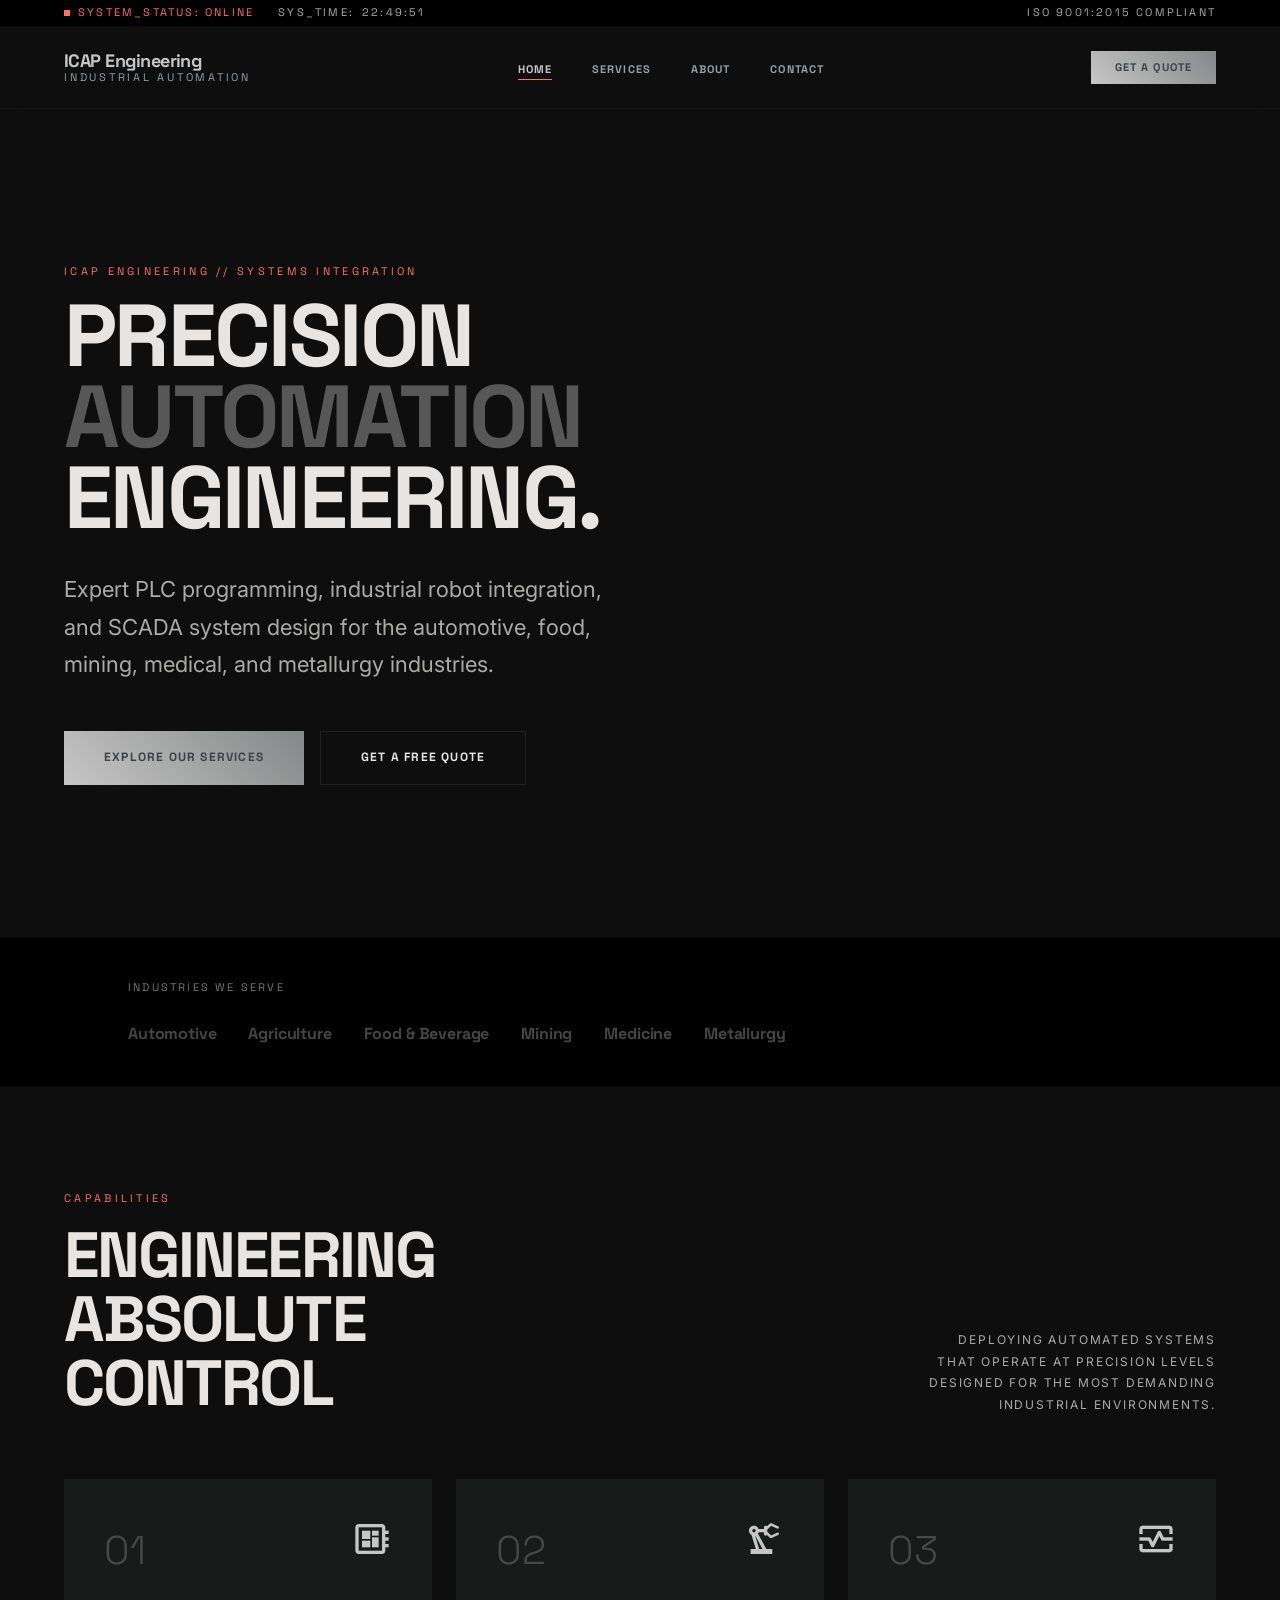
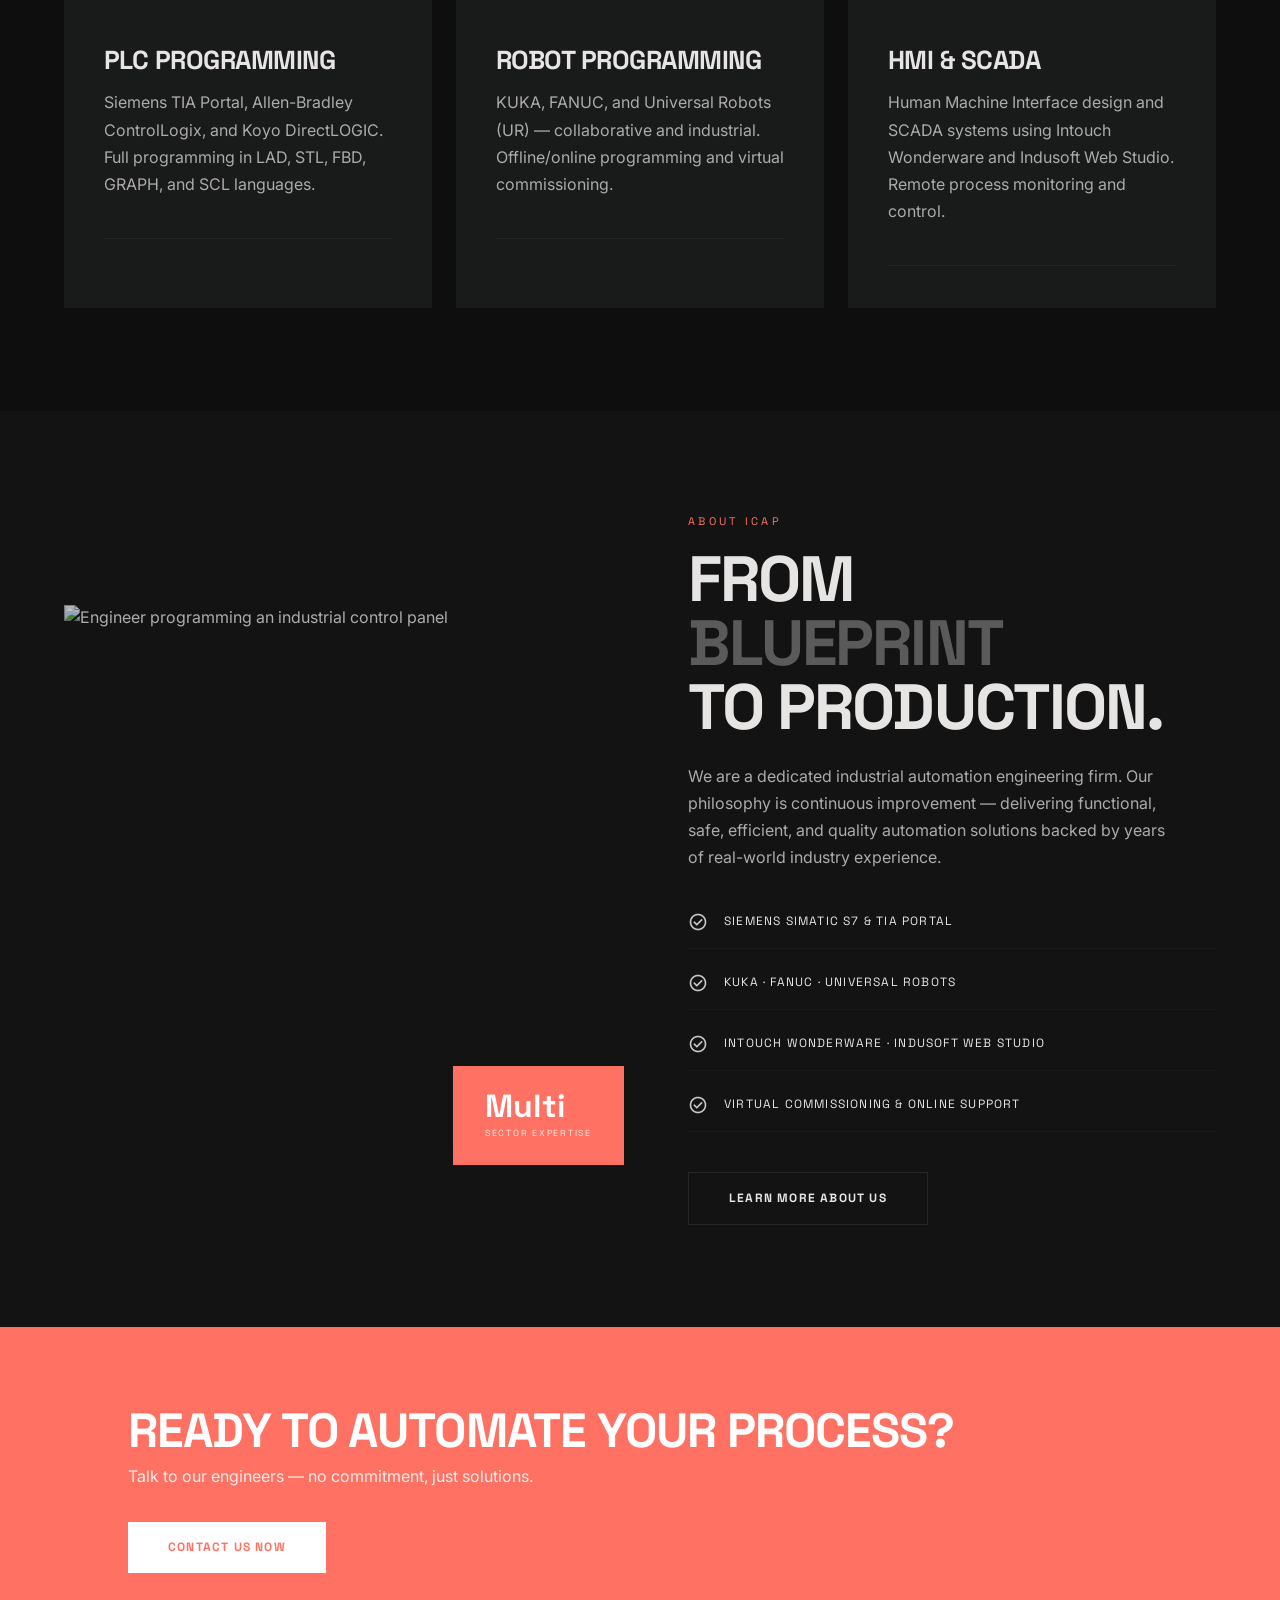
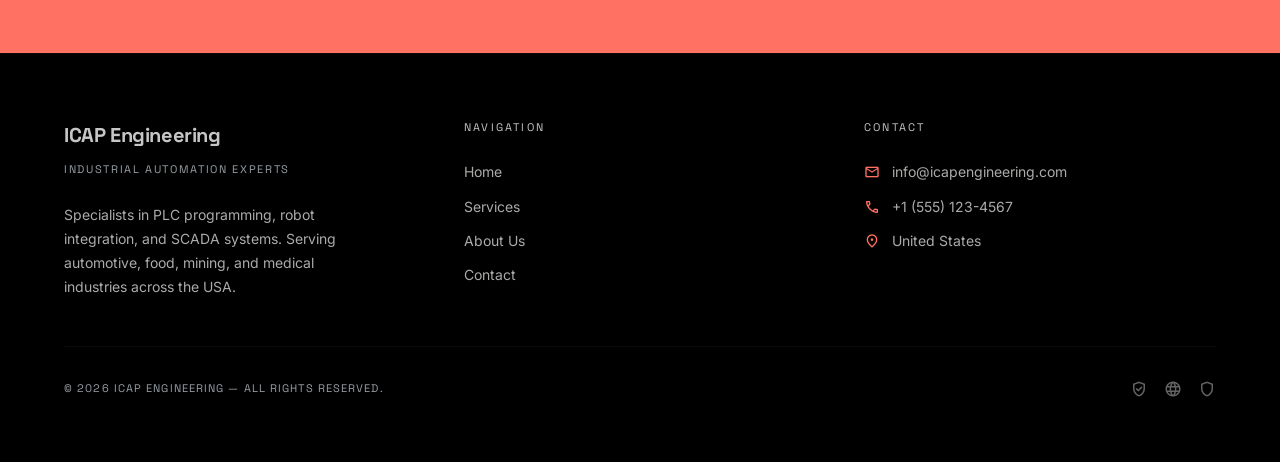
==== index.html @ 5416df35 "RELEASE 01" ====
<!DOCTYPE html>
<html lang="en">
<head>
  <meta charset="UTF-8" />
  <meta name="viewport" content="width=device-width, initial-scale=1.0" />

  <!-- SEO Primary Meta Tags -->
  <title>ICAP Engineering | Industrial Automation & PLC Programming Experts</title>
  <meta name="description" content="ICAP Engineering specializes in PLC programming, industrial robot programming (KUKA, FANUC, UR), and SCADA/HMI system design. Serving automotive, food, mining, and medical industries across the USA." />
  <meta name="keywords" content="PLC programming, robot programming, KUKA, FANUC, Universal Robots, SCADA, HMI, Siemens, Allen Bradley, industrial automation, TIA Portal" />
  <meta name="author" content="ICAP Engineering" />
  <meta name="robots" content="index, follow" />
  <link rel="canonical" href="https://www.icapengineering.com/" />

  <!-- Open Graph -->
  <meta property="og:type"        content="website" />
  <meta property="og:title"       content="ICAP Engineering | Industrial Automation Experts" />
  <meta property="og:description" content="Expert PLC, robotics, and SCADA integration for world-class industries." />
  <meta property="og:url"         content="https://www.icapengineering.com/" />
  <meta property="og:image"       content="https://www.icapengineering.com/assets/images/og-home.jpg" />

  <!-- Twitter Card -->
  <meta name="twitter:card"        content="summary_large_image" />
  <meta name="twitter:title"       content="ICAP Engineering | Industrial Automation" />
  <meta name="twitter:description" content="Precision automation engineering: PLCs, robots, and SCADA systems." />

  <!-- Favicon -->
  <link rel="icon" type="image/svg+xml" href="assets/icons/favicon.svg" />
  <link rel="icon" type="image/png"     href="assets/icons/favicon.png" />

  <!-- Styles -->
  <link rel="stylesheet" href="assets/css/main.css" />

  <!-- Structured Data (JSON-LD) -->
  <script type="application/ld+json">
  {
    "@context": "https://schema.org",
    "@type": "Organization",
    "name": "ICAP Engineering",
    "url": "https://www.icapengineering.com",
    "description": "Industrial automation specialists in PLC, robotics, and SCADA systems.",
    "areaServed": "US",
    "serviceType": ["PLC Programming", "Robot Programming", "SCADA Systems", "HMI Design"],
    "contactPoint": {
      "@type": "ContactPoint",
      "contactType": "customer support",
      "email": "info@icapengineering.com"
    }
  }
  </script>
</head>

<body>

  <!-- ═══ TELEMETRY STRIP ═══ -->
  <div class="telemetry-strip" role="complementary" aria-label="System status">
    <div class="telemetry-strip__group">
      <span class="telemetry-item telemetry-item--active">
        <span class="telemetry-dot" aria-hidden="true"></span>
        SYSTEM_STATUS: ONLINE
      </span>
      <span class="telemetry-item">
        SYS_TIME: <span id="telemetry-time">--:--:--</span>
      </span>
    </div>
    <span class="telemetry-item">ISO 9001:2015 COMPLIANT</span>
  </div>

  <!-- ═══ NAVBAR ═══ -->
  <nav class="navbar" role="navigation" aria-label="Main navigation">
    <div class="navbar__inner">
      <a href="index.html" class="navbar__logo" aria-label="ICAP Engineering — Home">
        <!-- Logo image: <img src="assets/images/logo.svg" alt="ICAP Engineering" class="navbar__logo-img"> -->
        <div class="navbar__logo-text">
          ICAP Engineering
          <span>Industrial Automation</span>
        </div>
      </a>
      <button class="navbar__toggle" id="nav-toggle" aria-expanded="false" aria-controls="nav-links" aria-label="Toggle navigation">
        <span class="navbar__toggle-bar"></span>
        <span class="navbar__toggle-bar"></span>
        <span class="navbar__toggle-bar"></span>
      </button>
      <ul class="navbar__links" id="nav-links" role="list">
        <li><a href="index.html"          class="nav-link active">Home</a></li>
        <li><a href="pages/services.html" class="nav-link">Services</a></li>
        <li><a href="pages/about.html"    class="nav-link">About</a></li>
        <li><a href="pages/contact.html"  class="nav-link">Contact</a></li>
      </ul>
      <div class="navbar__actions">
        <a href="pages/contact.html" class="btn btn--primary btn--sm">Get a Quote</a>
      </div>
    </div>
  </nav>

  <!-- ═══ HERO ═══ -->
  <header class="hero" role="banner">
    <div class="hero__bg" aria-hidden="true">
      <!-- Replace with a real image: assets/images/hero/factory-hero.jpg -->
      <img
        src="assets/images/hero/hero-bg.jpg"
        alt="Industrial robotic arm in a manufacturing facility"
        loading="lazy"
      />
    </div>
    <div class="hero__overlay" aria-hidden="true"></div>
    <div class="hero__content">
      <p class="hero__eyebrow reveal">ICAP Engineering // Systems Integration</p>
      <h1 class="hero__title reveal">
        Precision<br />
        <em>Automation</em><br />
        Engineering.
      </h1>
      <p class="hero__subtitle reveal">
        Expert PLC programming, industrial robot integration, and SCADA system design
        for the automotive, food, mining, medical, and metallurgy industries.
      </p>
      <div class="hero__actions reveal">
        <a href="pages/services.html" class="btn btn--primary">Explore Our Services</a>
        <a href="pages/contact.html"  class="btn btn--secondary">Get a Free Quote</a>
      </div>
    </div>
  </header>

  <!-- ═══ TRUSTED BY BAR ═══ -->
  <section class="trusted-bar" aria-label="Industries we serve">
    <div class="container">
      <p class="trusted-bar__label">Industries we serve</p>
      <div class="trusted-bar__logos" aria-hidden="true">
        <span class="trusted-bar__logo-text">Automotive</span>
        <span class="trusted-bar__logo-text">Agriculture</span>
        <span class="trusted-bar__logo-text">Food &amp; Beverage</span>
        <span class="trusted-bar__logo-text">Mining</span>
        <span class="trusted-bar__logo-text">Medicine</span>
        <span class="trusted-bar__logo-text">Metallurgy</span>
      </div>
    </div>
  </section>

  <!-- ═══ CORE STRENGTHS ═══ -->
  <section class="section" aria-labelledby="strengths-heading">
    <div class="container">

      <!-- Section Header -->
      <div style="display:grid; grid-template-columns: 1fr 1fr; gap: 2rem; margin-bottom: 4rem; align-items: end;">
        <div>
          <span class="section-label reveal">Capabilities</span>
          <h2 id="strengths-heading" class="reveal" style="font-size: var(--text-display-md); text-transform: uppercase; letter-spacing: -0.03em;">
            Engineering<br />Absolute Control
          </h2>
        </div>
        <p class="reveal" style="color: var(--color-on-surface-variant); text-align:right; font-size:0.75rem; letter-spacing:0.15em; text-transform:uppercase; line-height:1.8; align-self:end; max-width:300px; margin-left:auto;">
          Deploying automated systems that operate at precision levels designed for the most demanding industrial environments.
        </p>
      </div>

      <!-- Cards Grid -->
      <div class="grid grid-3">
        <article class="card reveal" aria-labelledby="cap-plc">
          <div class="card__header">
            <span class="card__number">01</span>
            <span class="material-symbols-outlined card__icon" aria-hidden="true">developer_board</span>
          </div>
          <h3 class="card__title" id="cap-plc">PLC Programming</h3>
          <p class="card__body">
            Siemens TIA Portal, Allen-Bradley ControlLogix, and Koyo DirectLOGIC.
            Full programming in LAD, STL, FBD, GRAPH, and SCL languages.
          </p>
          <div class="card__divider"><div class="card__divider-fill"></div></div>
        </article>

        <article class="card reveal" aria-labelledby="cap-robot">
          <div class="card__header">
            <span class="card__number">02</span>
            <span class="material-symbols-outlined card__icon" aria-hidden="true">precision_manufacturing</span>
          </div>
          <h3 class="card__title" id="cap-robot">Robot Programming</h3>
          <p class="card__body">
            KUKA, FANUC, and Universal Robots (UR) — collaborative and industrial.
            Offline/online programming and virtual commissioning.
          </p>
          <div class="card__divider"><div class="card__divider-fill"></div></div>
        </article>

        <article class="card reveal" aria-labelledby="cap-scada">
          <div class="card__header">
            <span class="card__number">03</span>
            <span class="material-symbols-outlined card__icon" aria-hidden="true">monitor_heart</span>
          </div>
          <h3 class="card__title" id="cap-scada">HMI &amp; SCADA</h3>
          <p class="card__body">
            Human Machine Interface design and SCADA systems using Intouch Wonderware
            and Indusoft Web Studio. Remote process monitoring and control.
          </p>
          <div class="card__divider"><div class="card__divider-fill"></div></div>
        </article>
      </div>

    </div>
  </section>

  <!-- ═══ ABOUT SNAPSHOT ═══ -->
  <section class="about-snapshot" aria-labelledby="about-snap-heading">
    <div class="about-snapshot__inner">

      <div class="about-snapshot__image-wrap reveal">
        <!-- Replace with: assets/images/about/team-photo.jpg -->
        <img
          src="assets/images/about/control-panel.jpg"
          alt="Engineer programming an industrial control panel"
          loading="lazy"
        />
        <div class="stat-chip about-snapshot__stat">
          <p class="stat-chip__value">Multi</p>
          <p class="stat-chip__label">Sector Expertise</p>
        </div>
      </div>

      <div>
        <span class="section-label reveal">About ICAP</span>
        <h2 id="about-snap-heading" class="about-snapshot__title reveal">
          From<br /><em style="font-style:normal; color:rgba(198,198,199,0.4);">Blueprint</em><br />to Production.
        </h2>
        <p class="about-snapshot__text reveal">
          We are a dedicated industrial automation engineering firm. Our philosophy is continuous
          improvement — delivering functional, safe, efficient, and quality automation solutions backed
          by years of real-world industry experience.
        </p>
        <ul class="checklist reveal">
          <li class="checklist__item">
            <span class="material-symbols-outlined" aria-hidden="true">check_circle</span>
            <span class="checklist__text">Siemens SIMATIC S7 &amp; TIA Portal</span>
          </li>
          <li class="checklist__item">
            <span class="material-symbols-outlined" aria-hidden="true">check_circle</span>
            <span class="checklist__text">KUKA · FANUC · Universal Robots</span>
          </li>
          <li class="checklist__item">
            <span class="material-symbols-outlined" aria-hidden="true">check_circle</span>
            <span class="checklist__text">Intouch Wonderware · Indusoft Web Studio</span>
          </li>
          <li class="checklist__item">
            <span class="material-symbols-outlined" aria-hidden="true">check_circle</span>
            <span class="checklist__text">Virtual Commissioning &amp; Online Support</span>
          </li>
        </ul>
        <a href="pages/about.html" class="btn btn--secondary reveal" style="margin-top: 2.5rem;">
          Learn More About Us
        </a>
      </div>

    </div>
  </section>

  <!-- ═══ CTA BANNER ═══ -->
  <section style="background-color: var(--color-tertiary); padding-block: var(--space-20); padding-inline: var(--section-padding-x);" aria-label="Call to action">
    <div class="container" style="display:flex; justify-content:space-between; align-items:center; flex-wrap:wrap; gap: var(--space-8);">
      <div>
        <h2 class="reveal" style="font-size: var(--text-headline-lg); text-transform:uppercase; color:#fff; letter-spacing:-0.02em; margin-bottom: var(--space-2);">
          Ready to Automate Your Process?
        </h2>
        <p class="reveal" style="color:rgba(255,255,255,0.85); font-size:1rem;">
          Talk to our engineers — no commitment, just solutions.
        </p>
      </div>
      <a href="pages/contact.html" class="btn reveal" style="background:#fff; color:#ff7162; padding: var(--space-4) var(--space-10); font-size: var(--text-label-md); font-family: var(--font-label); font-weight:700; text-transform:uppercase; letter-spacing:0.1em; flex-shrink:0;">
        Contact Us Now
      </a>
    </div>
  </section>

  <!-- ═══ FOOTER ═══ -->
  <footer class="footer" role="contentinfo">
    <div class="footer__inner">
      <div>
        <p class="footer__brand-name">ICAP Engineering</p>
        <p class="footer__brand-tagline">Industrial Automation Experts</p>
        <p class="footer__brand-desc">
          Specialists in PLC programming, robot integration, and SCADA systems.
          Serving automotive, food, mining, and medical industries across the USA.
        </p>
      </div>
      <div>
        <p class="footer__col-title">Navigation</p>
        <nav class="footer__links" aria-label="Footer navigation">
          <a href="index.html"          class="footer__link">Home</a>
          <a href="pages/services.html" class="footer__link">Services</a>
          <a href="pages/about.html"    class="footer__link">About Us</a>
          <a href="pages/contact.html"  class="footer__link">Contact</a>
        </nav>
      </div>
      <div>
        <p class="footer__col-title">Contact</p>
        <address style="font-style:normal;">
          <div class="footer__contact-item">
            <span class="material-symbols-outlined" aria-hidden="true">mail</span>
            <a href="mailto:info@icapengineering.com" class="footer__link">info@icapengineering.com</a>
          </div>
          <div class="footer__contact-item">
            <span class="material-symbols-outlined" aria-hidden="true">phone</span>
            <a href="tel:+15551234567" class="footer__link">+1 (555) 123-4567</a>
          </div>
          <div class="footer__contact-item">
            <span class="material-symbols-outlined" aria-hidden="true">location_on</span>
            <span>United States</span>
          </div>
        </address>
      </div>
    </div>
    <div class="footer__bottom">
      <p class="footer__copyright">
        &copy; <span id="footer-year">2025</span> ICAP Engineering — All rights reserved.
      </p>
      <div class="footer__badges" aria-label="Certifications">
        <span class="material-symbols-outlined" title="ISO Compliant">verified_user</span>
        <span class="material-symbols-outlined" title="Global Operations">language</span>
        <span class="material-symbols-outlined" title="Industrial Security">shield</span>
      </div>
    </div>
  </footer>

  <!-- Scripts -->
  <script src="assets/js/main.js"></script>
  <script>
    (function(){ const el = document.getElementById('footer-year'); if(el) el.textContent = new Date().getFullYear(); })();
  </script>

</body>
</html>
---- assets/css/main.css ----
/* ============================================================
   ICAP Engineering — Main Stylesheet Entry Point
   Import order matters: tokens → base → layout → components → pages
   ============================================================ */

@import './tokens.css';
@import './base.css';
@import './layout.css';
@import './components.css';
@import './pages.css';
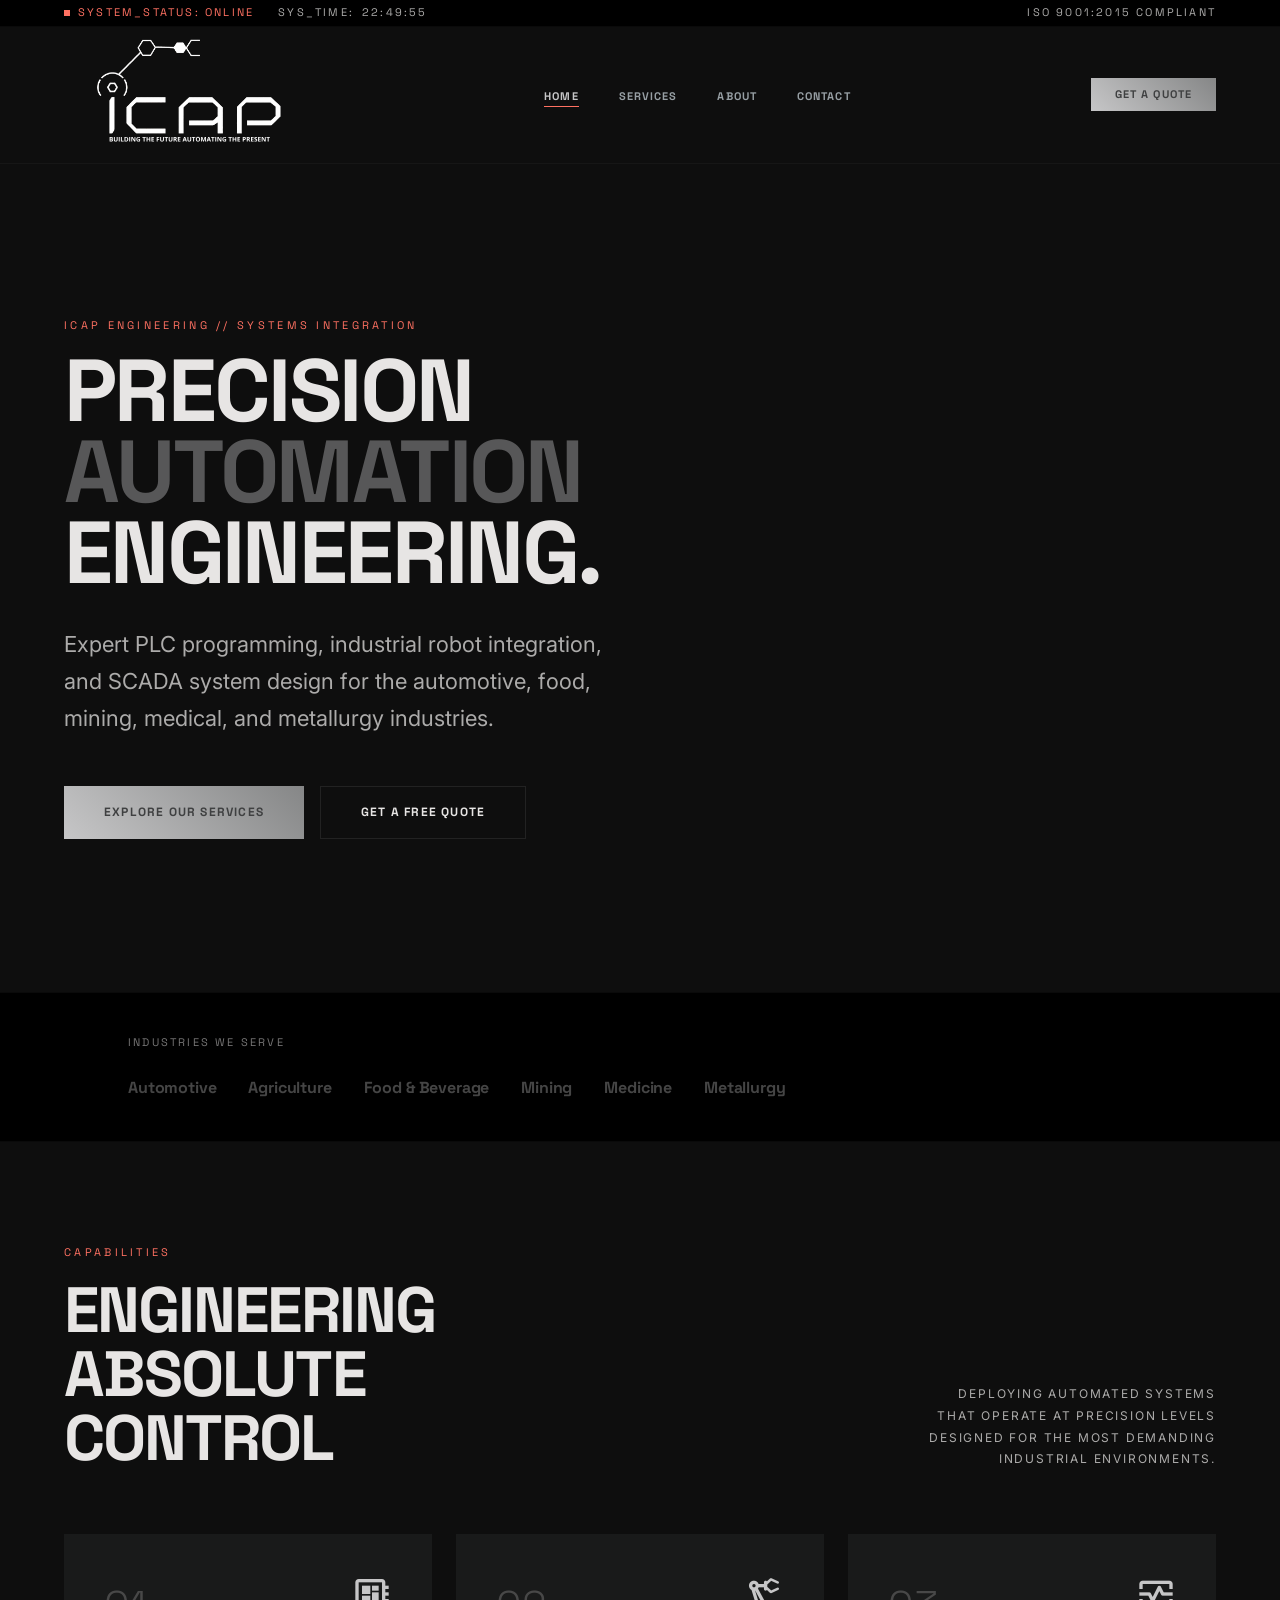
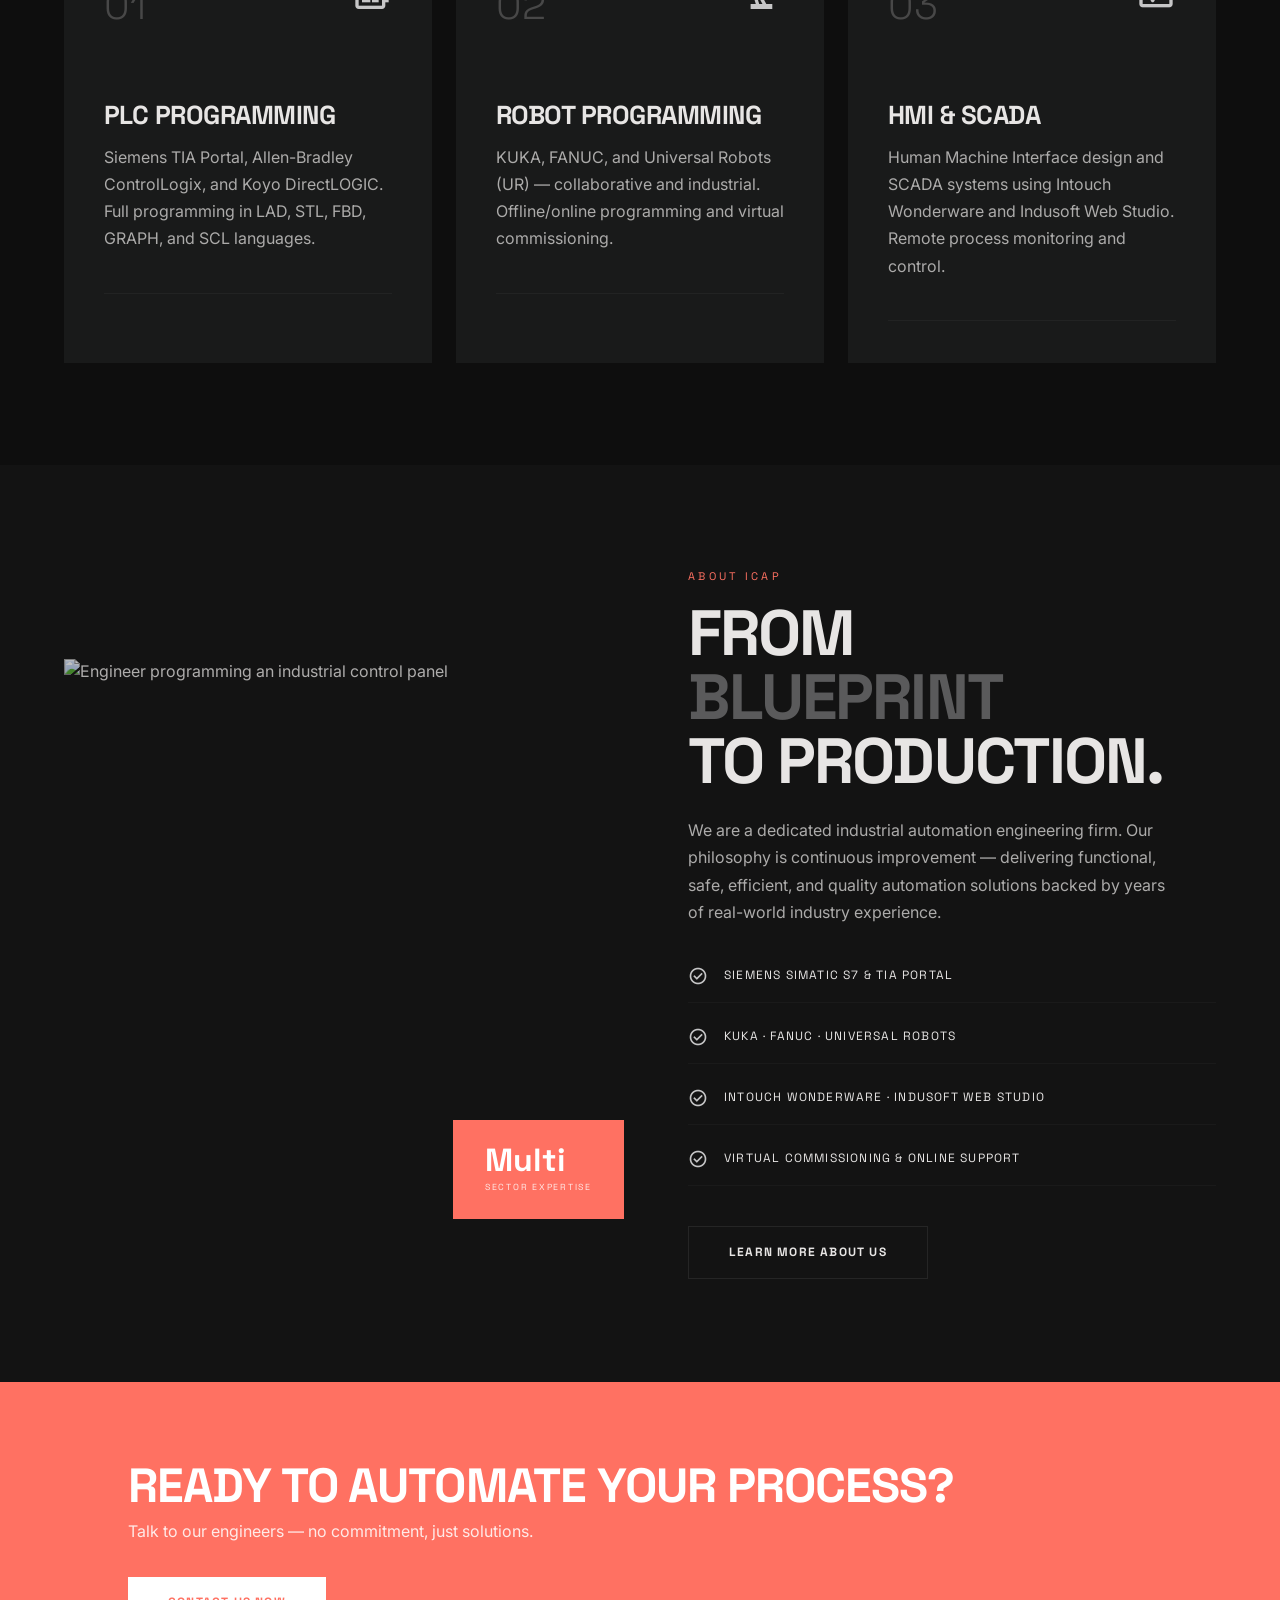
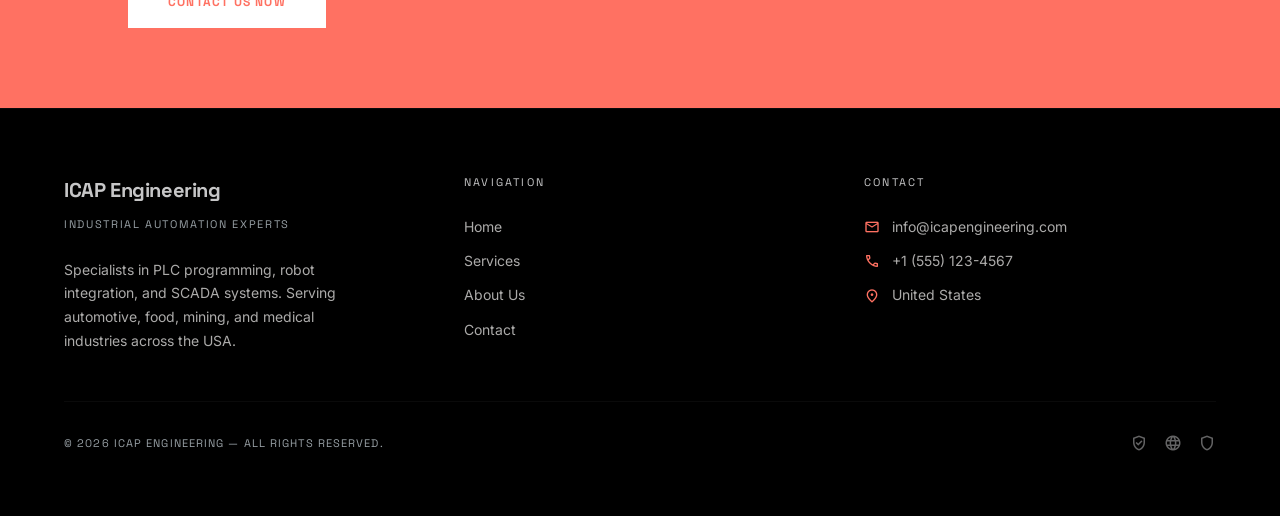
==== commit 56ccb92e: "STYLE: el logo ahora es negro y el video de la kuka" ====
--- a/index.html
+++ b/index.html
@@ -1,32 +1,35 @@
 <!DOCTYPE html>
 <html lang="en">
+
 <head>
   <meta charset="UTF-8" />
   <meta name="viewport" content="width=device-width, initial-scale=1.0" />
 
   <!-- SEO Primary Meta Tags -->
   <title>ICAP Engineering | Industrial Automation & PLC Programming Experts</title>
-  <meta name="description" content="ICAP Engineering specializes in PLC programming, industrial robot programming (KUKA, FANUC, UR), and SCADA/HMI system design. Serving automotive, food, mining, and medical industries across the USA." />
-  <meta name="keywords" content="PLC programming, robot programming, KUKA, FANUC, Universal Robots, SCADA, HMI, Siemens, Allen Bradley, industrial automation, TIA Portal" />
+  <meta name="description"
+    content="ICAP Engineering specializes in PLC programming, industrial robot programming (KUKA, FANUC, UR), and SCADA/HMI system design. Serving automotive, food, mining, and medical industries across the USA." />
+  <meta name="keywords"
+    content="PLC programming, robot programming, KUKA, FANUC, Universal Robots, SCADA, HMI, Siemens, Allen Bradley, industrial automation, TIA Portal" />
   <meta name="author" content="ICAP Engineering" />
   <meta name="robots" content="index, follow" />
   <link rel="canonical" href="https://www.icapengineering.com/" />
 
   <!-- Open Graph -->
-  <meta property="og:type"        content="website" />
-  <meta property="og:title"       content="ICAP Engineering | Industrial Automation Experts" />
+  <meta property="og:type" content="website" />
+  <meta property="og:title" content="ICAP Engineering | Industrial Automation Experts" />
   <meta property="og:description" content="Expert PLC, robotics, and SCADA integration for world-class industries." />
-  <meta property="og:url"         content="https://www.icapengineering.com/" />
-  <meta property="og:image"       content="https://www.icapengineering.com/assets/images/og-home.jpg" />
+  <meta property="og:url" content="https://www.icapengineering.com/" />
+  <meta property="og:image" content="https://www.icapengineering.com/assets/images/og-home.jpg" />
 
   <!-- Twitter Card -->
-  <meta name="twitter:card"        content="summary_large_image" />
-  <meta name="twitter:title"       content="ICAP Engineering | Industrial Automation" />
+  <meta name="twitter:card" content="summary_large_image" />
+  <meta name="twitter:title" content="ICAP Engineering | Industrial Automation" />
   <meta name="twitter:description" content="Precision automation engineering: PLCs, robots, and SCADA systems." />
 
   <!-- Favicon -->
   <link rel="icon" type="image/svg+xml" href="assets/icons/favicon.svg" />
-  <link rel="icon" type="image/png"     href="assets/icons/favicon.png" />
+  <link rel="icon" type="image/png" href="assets/icons/favicon.png" />
 
   <!-- Styles -->
   <link rel="stylesheet" href="assets/css/main.css" />
@@ -67,41 +70,16 @@
   </div>
 
   <!-- ═══ NAVBAR ═══ -->
-  <nav class="navbar" role="navigation" aria-label="Main navigation">
-    <div class="navbar__inner">
-      <a href="index.html" class="navbar__logo" aria-label="ICAP Engineering — Home">
-        <!-- Logo image: <img src="assets/images/logo.svg" alt="ICAP Engineering" class="navbar__logo-img"> -->
-        <div class="navbar__logo-text">
-          ICAP Engineering
-          <span>Industrial Automation</span>
-        </div>
-      </a>
-      <button class="navbar__toggle" id="nav-toggle" aria-expanded="false" aria-controls="nav-links" aria-label="Toggle navigation">
-        <span class="navbar__toggle-bar"></span>
-        <span class="navbar__toggle-bar"></span>
-        <span class="navbar__toggle-bar"></span>
-      </button>
-      <ul class="navbar__links" id="nav-links" role="list">
-        <li><a href="index.html"          class="nav-link active">Home</a></li>
-        <li><a href="pages/services.html" class="nav-link">Services</a></li>
-        <li><a href="pages/about.html"    class="nav-link">About</a></li>
-        <li><a href="pages/contact.html"  class="nav-link">Contact</a></li>
-      </ul>
-      <div class="navbar__actions">
-        <a href="pages/contact.html" class="btn btn--primary btn--sm">Get a Quote</a>
-      </div>
-    </div>
-  </nav>
+  <nav class="navbar" role="navigation" aria-label="Main navigation"></nav>
 
   <!-- ═══ HERO ═══ -->
   <header class="hero" role="banner">
     <div class="hero__bg" aria-hidden="true">
       <!-- Replace with a real image: assets/images/hero/factory-hero.jpg -->
-      <img
-        src="assets/images/hero/hero-bg.jpg"
-        alt="Industrial robotic arm in a manufacturing facility"
-        loading="lazy"
-      />
+      <video autoplay muted loop playsinline class="hero__video" poster="assets/images/hero/hero-poster.jpg">
+        <source src="assets/videos/video-de-kuka.mp4" type="video/mp4">
+        Your browser does not support the video tag.
+      </video>
     </div>
     <div class="hero__overlay" aria-hidden="true"></div>
     <div class="hero__content">
@@ -117,7 +95,7 @@
       </p>
       <div class="hero__actions reveal">
         <a href="pages/services.html" class="btn btn--primary">Explore Our Services</a>
-        <a href="pages/contact.html"  class="btn btn--secondary">Get a Free Quote</a>
+        <a href="pages/contact.html" class="btn btn--secondary">Get a Free Quote</a>
       </div>
     </div>
   </header>
@@ -145,12 +123,15 @@
       <div style="display:grid; grid-template-columns: 1fr 1fr; gap: 2rem; margin-bottom: 4rem; align-items: end;">
         <div>
           <span class="section-label reveal">Capabilities</span>
-          <h2 id="strengths-heading" class="reveal" style="font-size: var(--text-display-md); text-transform: uppercase; letter-spacing: -0.03em;">
+          <h2 id="strengths-heading" class="reveal"
+            style="font-size: var(--text-display-md); text-transform: uppercase; letter-spacing: -0.03em;">
             Engineering<br />Absolute Control
           </h2>
         </div>
-        <p class="reveal" style="color: var(--color-on-surface-variant); text-align:right; font-size:0.75rem; letter-spacing:0.15em; text-transform:uppercase; line-height:1.8; align-self:end; max-width:300px; margin-left:auto;">
-          Deploying automated systems that operate at precision levels designed for the most demanding industrial environments.
+        <p class="reveal"
+          style="color: var(--color-on-surface-variant); text-align:right; font-size:0.75rem; letter-spacing:0.15em; text-transform:uppercase; line-height:1.8; align-self:end; max-width:300px; margin-left:auto;">
+          Deploying automated systems that operate at precision levels designed for the most demanding industrial
+          environments.
         </p>
       </div>
 
@@ -166,7 +147,9 @@
             Siemens TIA Portal, Allen-Bradley ControlLogix, and Koyo DirectLOGIC.
             Full programming in LAD, STL, FBD, GRAPH, and SCL languages.
           </p>
-          <div class="card__divider"><div class="card__divider-fill"></div></div>
+          <div class="card__divider">
+            <div class="card__divider-fill"></div>
+          </div>
         </article>
 
         <article class="card reveal" aria-labelledby="cap-robot">
@@ -179,7 +162,9 @@
             KUKA, FANUC, and Universal Robots (UR) — collaborative and industrial.
             Offline/online programming and virtual commissioning.
           </p>
-          <div class="card__divider"><div class="card__divider-fill"></div></div>
+          <div class="card__divider">
+            <div class="card__divider-fill"></div>
+          </div>
         </article>
 
         <article class="card reveal" aria-labelledby="cap-scada">
@@ -192,7 +177,9 @@
             Human Machine Interface design and SCADA systems using Intouch Wonderware
             and Indusoft Web Studio. Remote process monitoring and control.
           </p>
-          <div class="card__divider"><div class="card__divider-fill"></div></div>
+          <div class="card__divider">
+            <div class="card__divider-fill"></div>
+          </div>
         </article>
       </div>
 
@@ -205,11 +192,8 @@
 
       <div class="about-snapshot__image-wrap reveal">
         <!-- Replace with: assets/images/about/team-photo.jpg -->
-        <img
-          src="assets/images/about/control-panel.jpg"
-          alt="Engineer programming an industrial control panel"
-          loading="lazy"
-        />
+        <img src="assets/images/about/control-panel.jpg" alt="Engineer programming an industrial control panel"
+          loading="lazy" />
         <div class="stat-chip about-snapshot__stat">
           <p class="stat-chip__value">Multi</p>
           <p class="stat-chip__label">Sector Expertise</p>
@@ -253,77 +237,35 @@
   </section>
 
   <!-- ═══ CTA BANNER ═══ -->
-  <section style="background-color: var(--color-tertiary); padding-block: var(--space-20); padding-inline: var(--section-padding-x);" aria-label="Call to action">
-    <div class="container" style="display:flex; justify-content:space-between; align-items:center; flex-wrap:wrap; gap: var(--space-8);">
+  <section
+    style="background-color: var(--color-tertiary); padding-block: var(--space-20); padding-inline: var(--section-padding-x);"
+    aria-label="Call to action">
+    <div class="container"
+      style="display:flex; justify-content:space-between; align-items:center; flex-wrap:wrap; gap: var(--space-8);">
       <div>
-        <h2 class="reveal" style="font-size: var(--text-headline-lg); text-transform:uppercase; color:#fff; letter-spacing:-0.02em; margin-bottom: var(--space-2);">
+        <h2 class="reveal"
+          style="font-size: var(--text-headline-lg); text-transform:uppercase; color:#fff; letter-spacing:-0.02em; margin-bottom: var(--space-2);">
           Ready to Automate Your Process?
         </h2>
         <p class="reveal" style="color:rgba(255,255,255,0.85); font-size:1rem;">
           Talk to our engineers — no commitment, just solutions.
         </p>
       </div>
-      <a href="pages/contact.html" class="btn reveal" style="background:#fff; color:#ff7162; padding: var(--space-4) var(--space-10); font-size: var(--text-label-md); font-family: var(--font-label); font-weight:700; text-transform:uppercase; letter-spacing:0.1em; flex-shrink:0;">
+      <a href="pages/contact.html" class="btn reveal"
+        style="background:#fff; color:#ff7162; padding: var(--space-4) var(--space-10); font-size: var(--text-label-md); font-family: var(--font-label); font-weight:700; text-transform:uppercase; letter-spacing:0.1em; flex-shrink:0;">
         Contact Us Now
       </a>
     </div>
   </section>
 
   <!-- ═══ FOOTER ═══ -->
-  <footer class="footer" role="contentinfo">
-    <div class="footer__inner">
-      <div>
-        <p class="footer__brand-name">ICAP Engineering</p>
-        <p class="footer__brand-tagline">Industrial Automation Experts</p>
-        <p class="footer__brand-desc">
-          Specialists in PLC programming, robot integration, and SCADA systems.
-          Serving automotive, food, mining, and medical industries across the USA.
-        </p>
-      </div>
-      <div>
-        <p class="footer__col-title">Navigation</p>
-        <nav class="footer__links" aria-label="Footer navigation">
-          <a href="index.html"          class="footer__link">Home</a>
-          <a href="pages/services.html" class="footer__link">Services</a>
-          <a href="pages/about.html"    class="footer__link">About Us</a>
-          <a href="pages/contact.html"  class="footer__link">Contact</a>
-        </nav>
-      </div>
-      <div>
-        <p class="footer__col-title">Contact</p>
-        <address style="font-style:normal;">
-          <div class="footer__contact-item">
-            <span class="material-symbols-outlined" aria-hidden="true">mail</span>
-            <a href="mailto:info@icapengineering.com" class="footer__link">info@icapengineering.com</a>
-          </div>
-          <div class="footer__contact-item">
-            <span class="material-symbols-outlined" aria-hidden="true">phone</span>
-            <a href="tel:+15551234567" class="footer__link">+1 (555) 123-4567</a>
-          </div>
-          <div class="footer__contact-item">
-            <span class="material-symbols-outlined" aria-hidden="true">location_on</span>
-            <span>United States</span>
-          </div>
-        </address>
-      </div>
-    </div>
-    <div class="footer__bottom">
-      <p class="footer__copyright">
-        &copy; <span id="footer-year">2025</span> ICAP Engineering — All rights reserved.
-      </p>
-      <div class="footer__badges" aria-label="Certifications">
-        <span class="material-symbols-outlined" title="ISO Compliant">verified_user</span>
-        <span class="material-symbols-outlined" title="Global Operations">language</span>
-        <span class="material-symbols-outlined" title="Industrial Security">shield</span>
-      </div>
-    </div>
-  </footer>
+  <footer class="footer" role="contentinfo"></footer>
 
   <!-- Scripts -->
-  <script src="assets/js/main.js"></script>
-  <script>
-    (function(){ const el = document.getElementById('footer-year'); if(el) el.textContent = new Date().getFullYear(); })();
-  </script>
+  <script src="assets/js/shared-layout.js"></script>
+  <script src="assets/js/visual-effects.js"></script>
+
 
 </body>
-</html>
+
+</html>
--- a/assets/css/main.css
+++ b/assets/css/main.css
@@ -6,5 +6,5 @@
 @import './tokens.css';
 @import './base.css';
 @import './layout.css';
-@import './components.css';
-@import './pages.css';
+@import './ui-library.css';
+@import './page-specific.css';
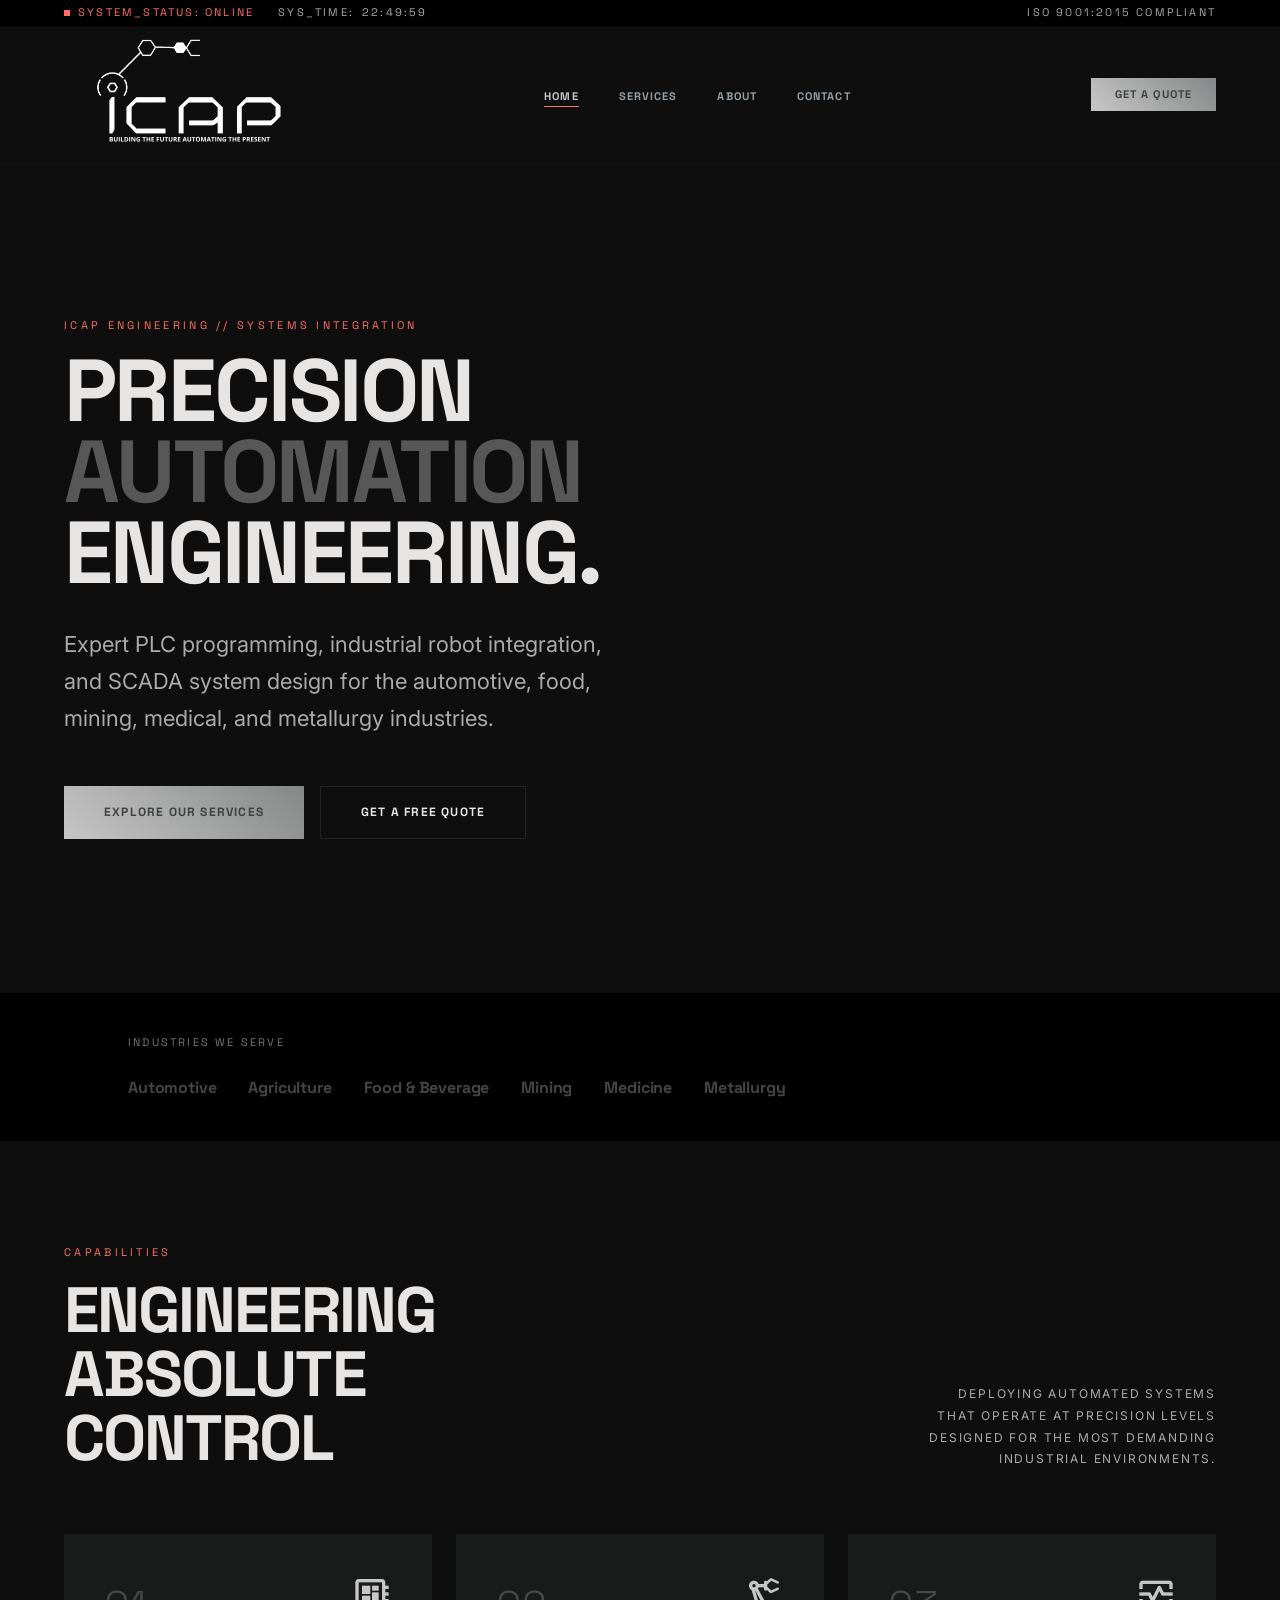
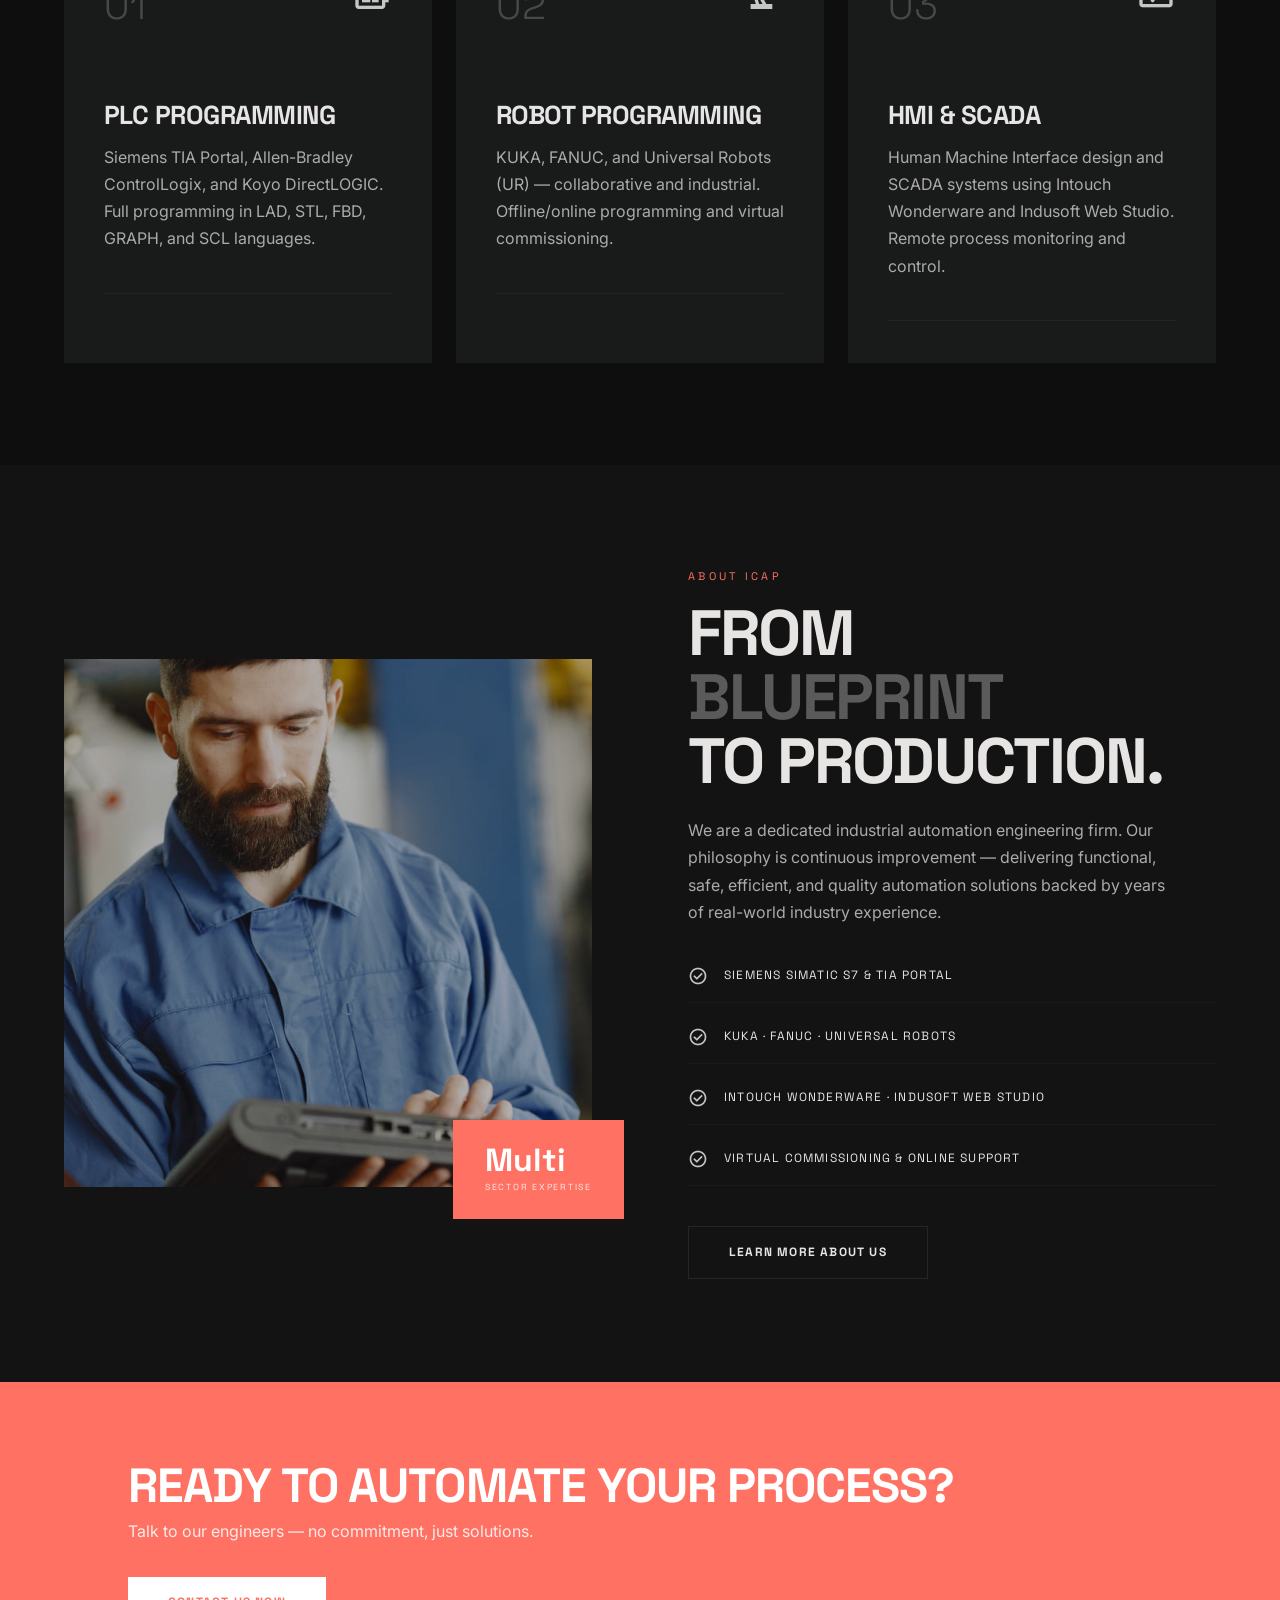
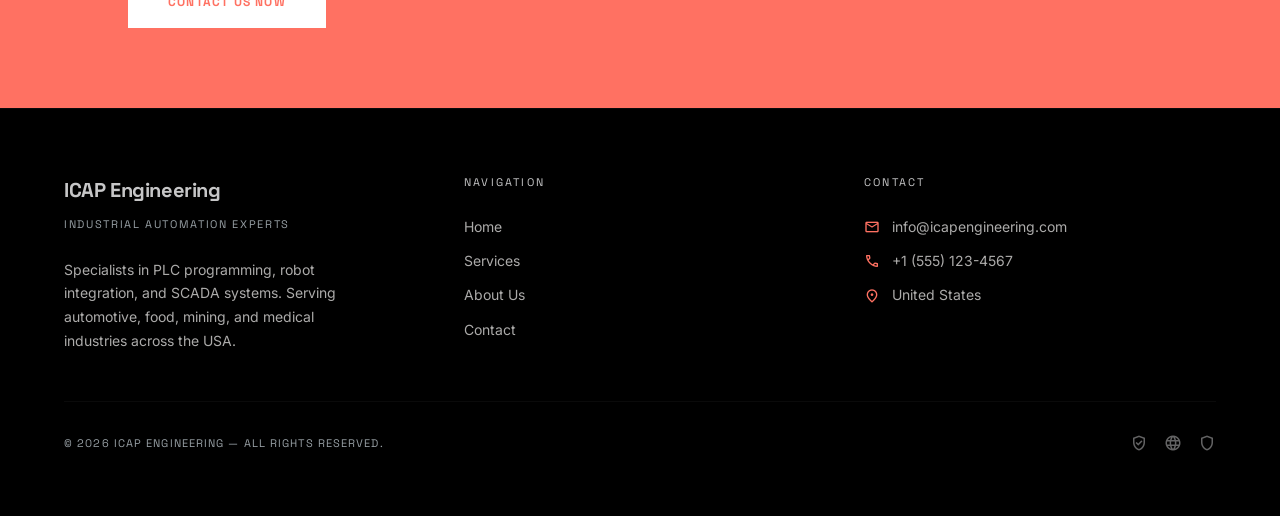
==== commit ffe43145: "OPTIMIZACION DE PESO DE IMAGENES, UX MEJORADO" ====
--- a/index.html
+++ b/index.html
@@ -192,7 +192,7 @@
 
       <div class="about-snapshot__image-wrap reveal">
         <!-- Replace with: assets/images/about/team-photo.jpg -->
-        <img src="assets/images/about/control-panel.jpg" alt="Engineer programming an industrial control panel"
+        <img src="assets/images/hero/inicio.jpg" alt="Engineer programming an industrial control panel"
           loading="lazy" />
         <div class="stat-chip about-snapshot__stat">
           <p class="stat-chip__value">Multi</p>
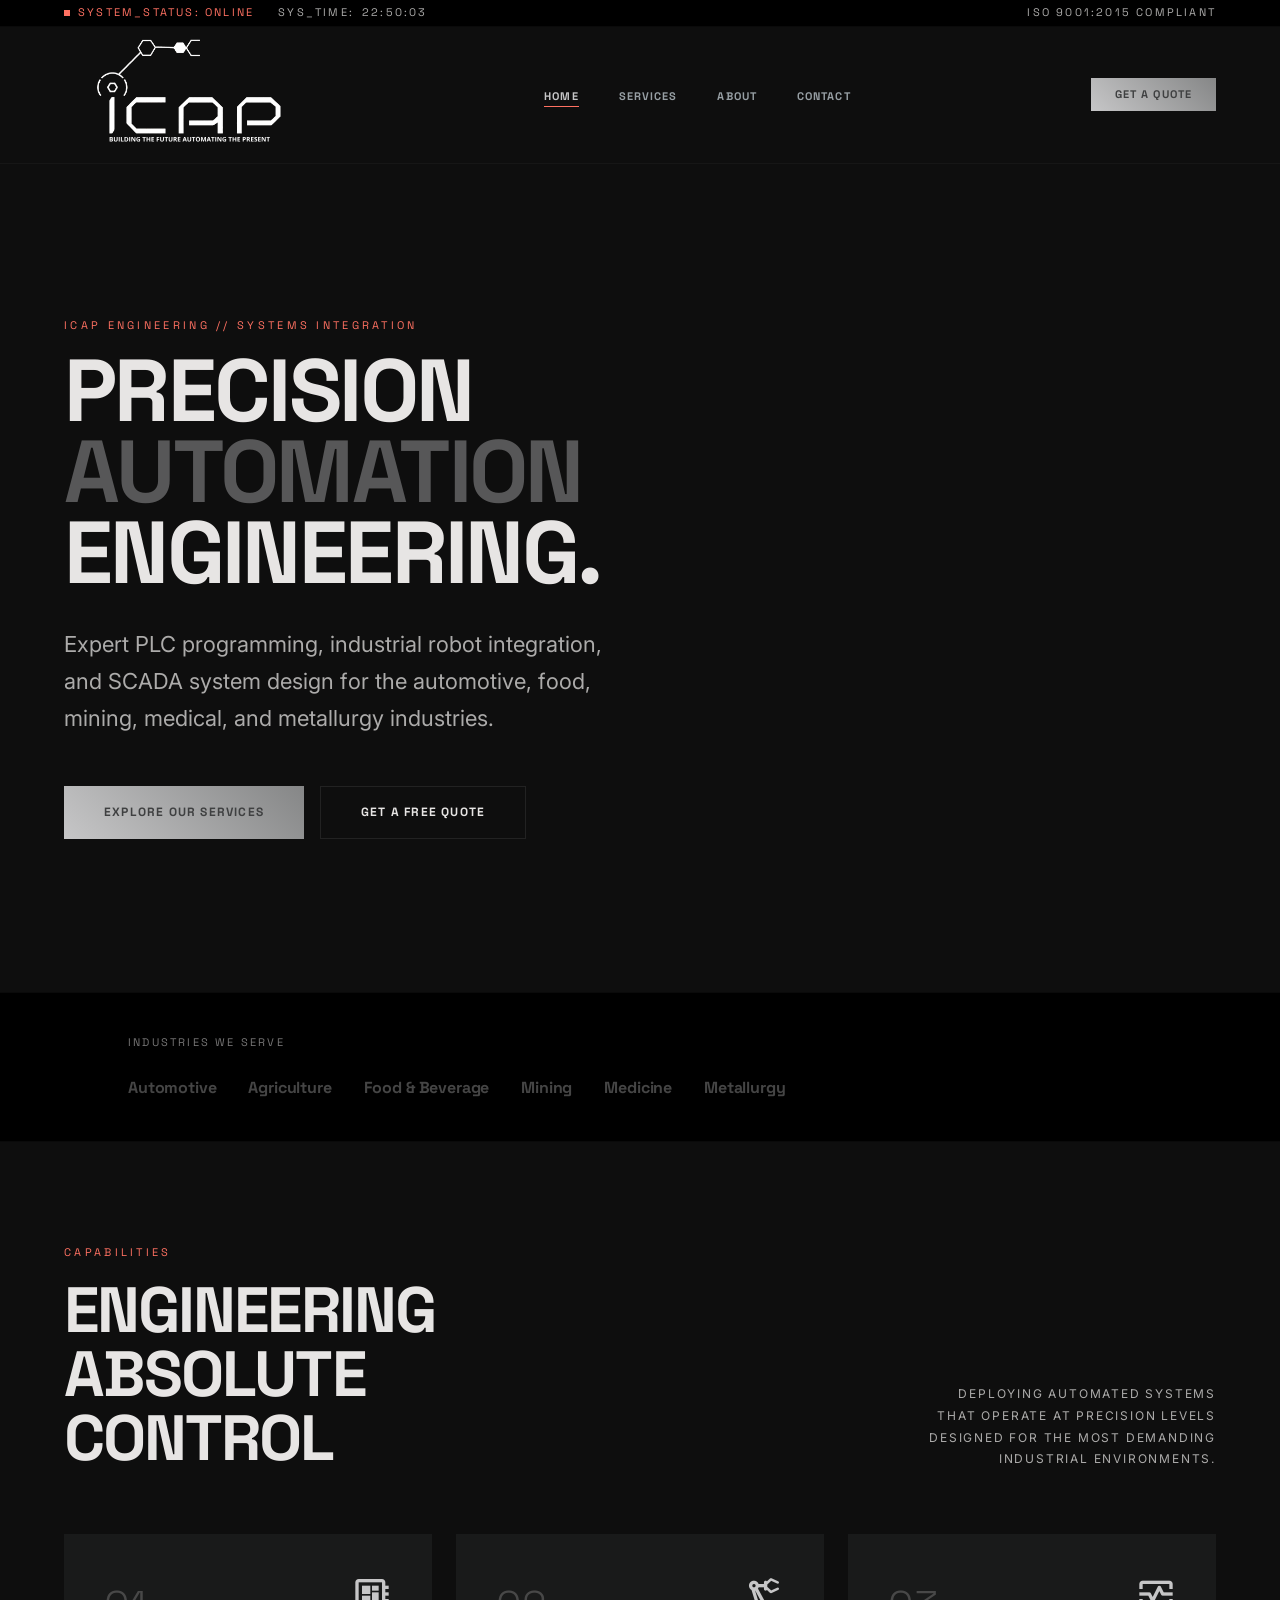
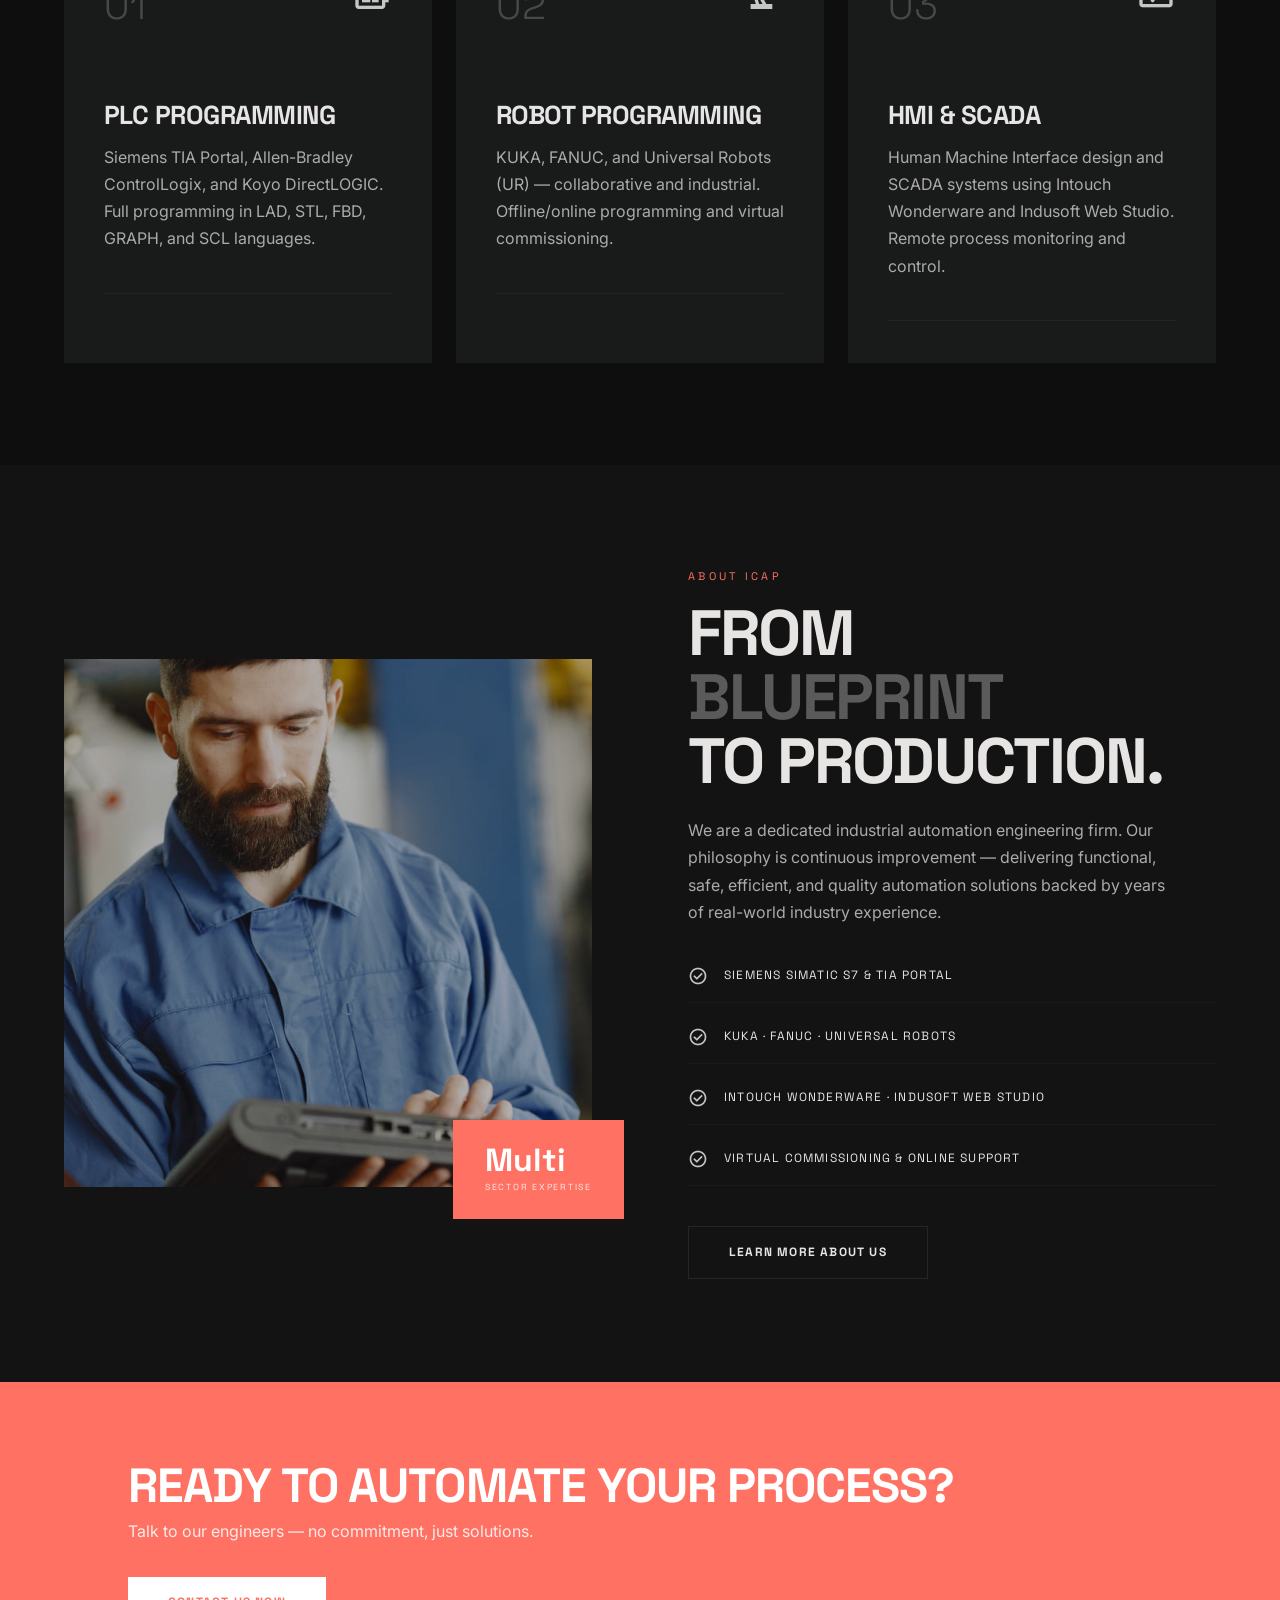
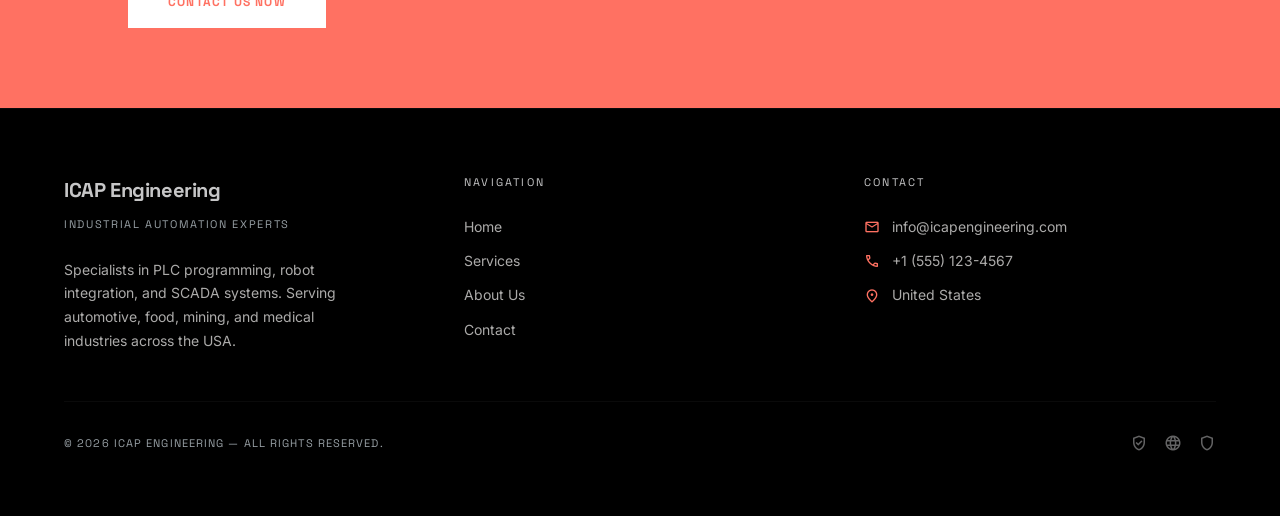
==== commit 4a6866e3: "FEATURE: es ahora una pwa" ====
--- a/index.html
+++ b/index.html
@@ -33,6 +33,13 @@
 
   <!-- Styles -->
   <link rel="stylesheet" href="assets/css/main.css" />
+
+  <!-- PWA & Apple App Support -->
+  <link rel="manifest" href="manifest.json" />
+  <meta name="apple-mobile-web-app-capable" content="yes" />
+  <meta name="apple-mobile-web-app-status-bar-style" content="black-translucent" />
+  <meta name="apple-mobile-web-app-title" content="ICAP Eng" />
+  <link rel="apple-touch-icon" href="assets/images/logo/logo-negro.svg" />
 
   <!-- Structured Data (JSON-LD) -->
   <script type="application/ld+json">
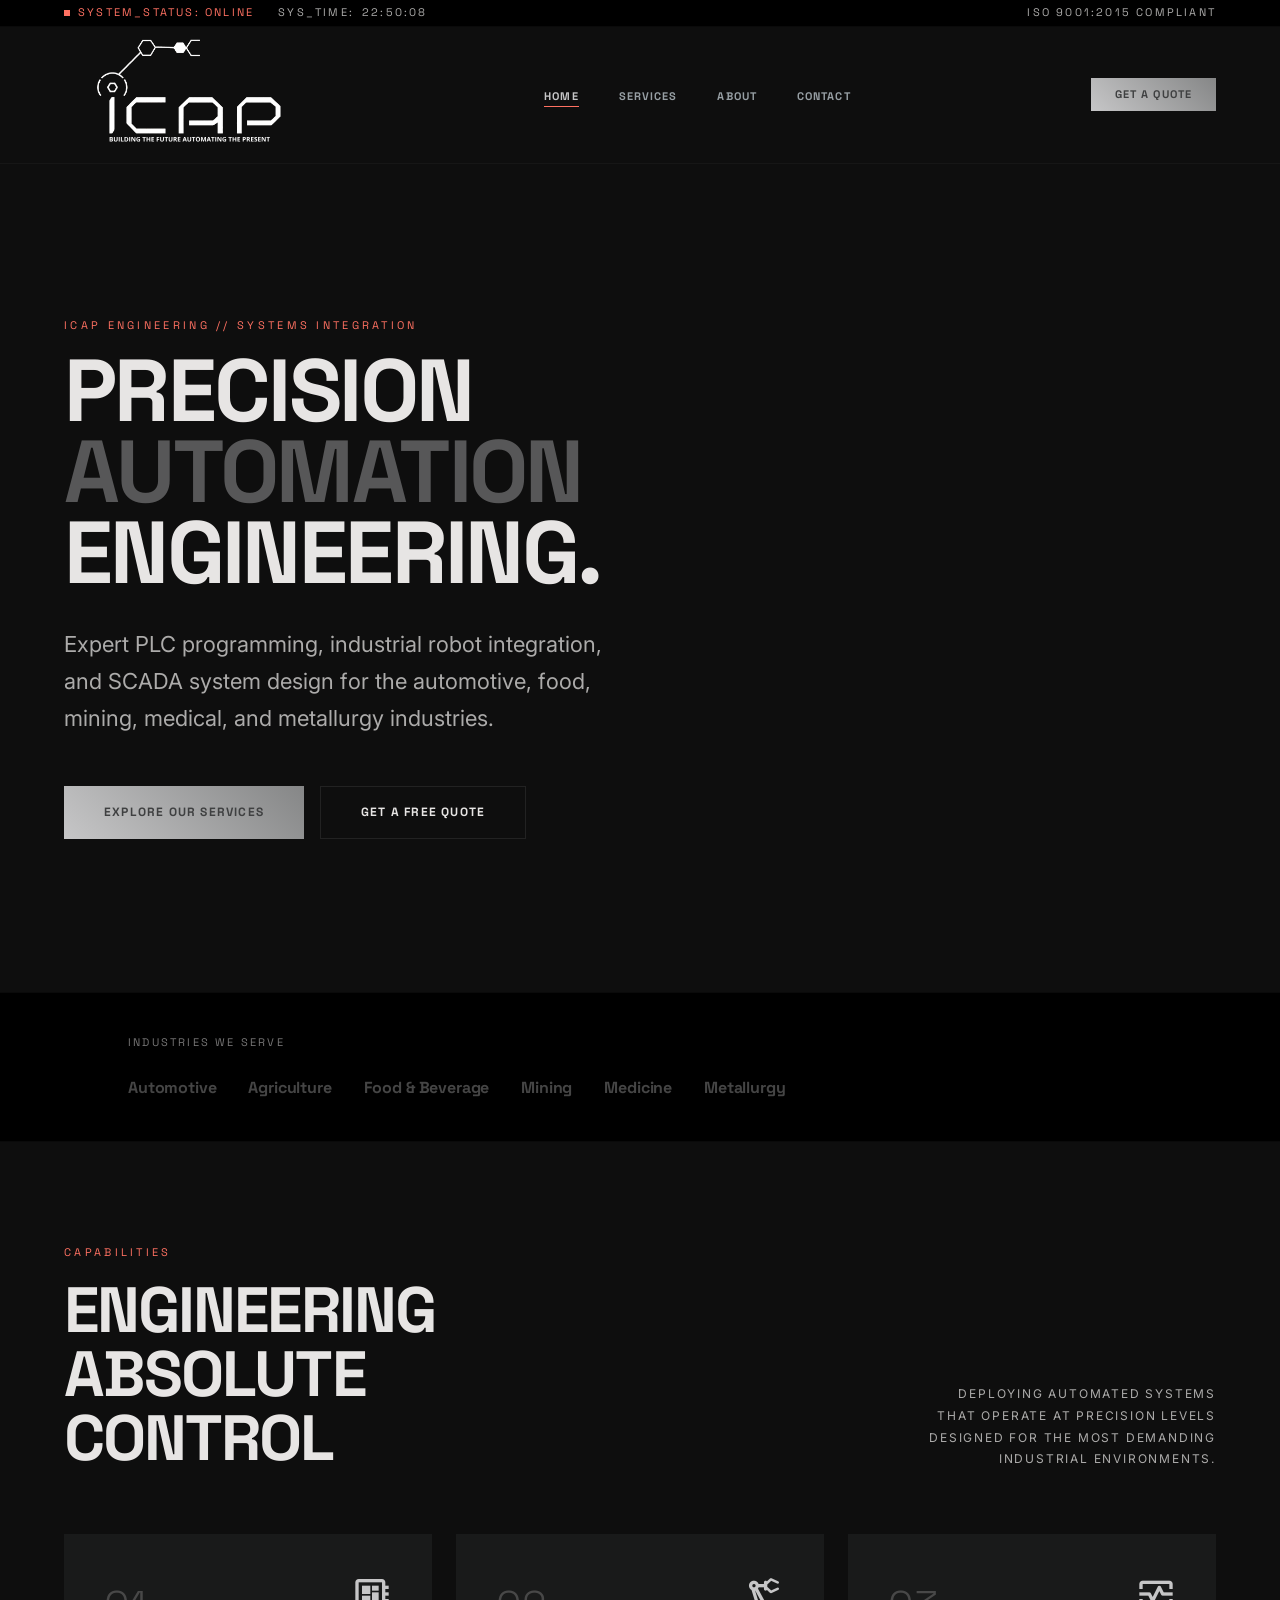
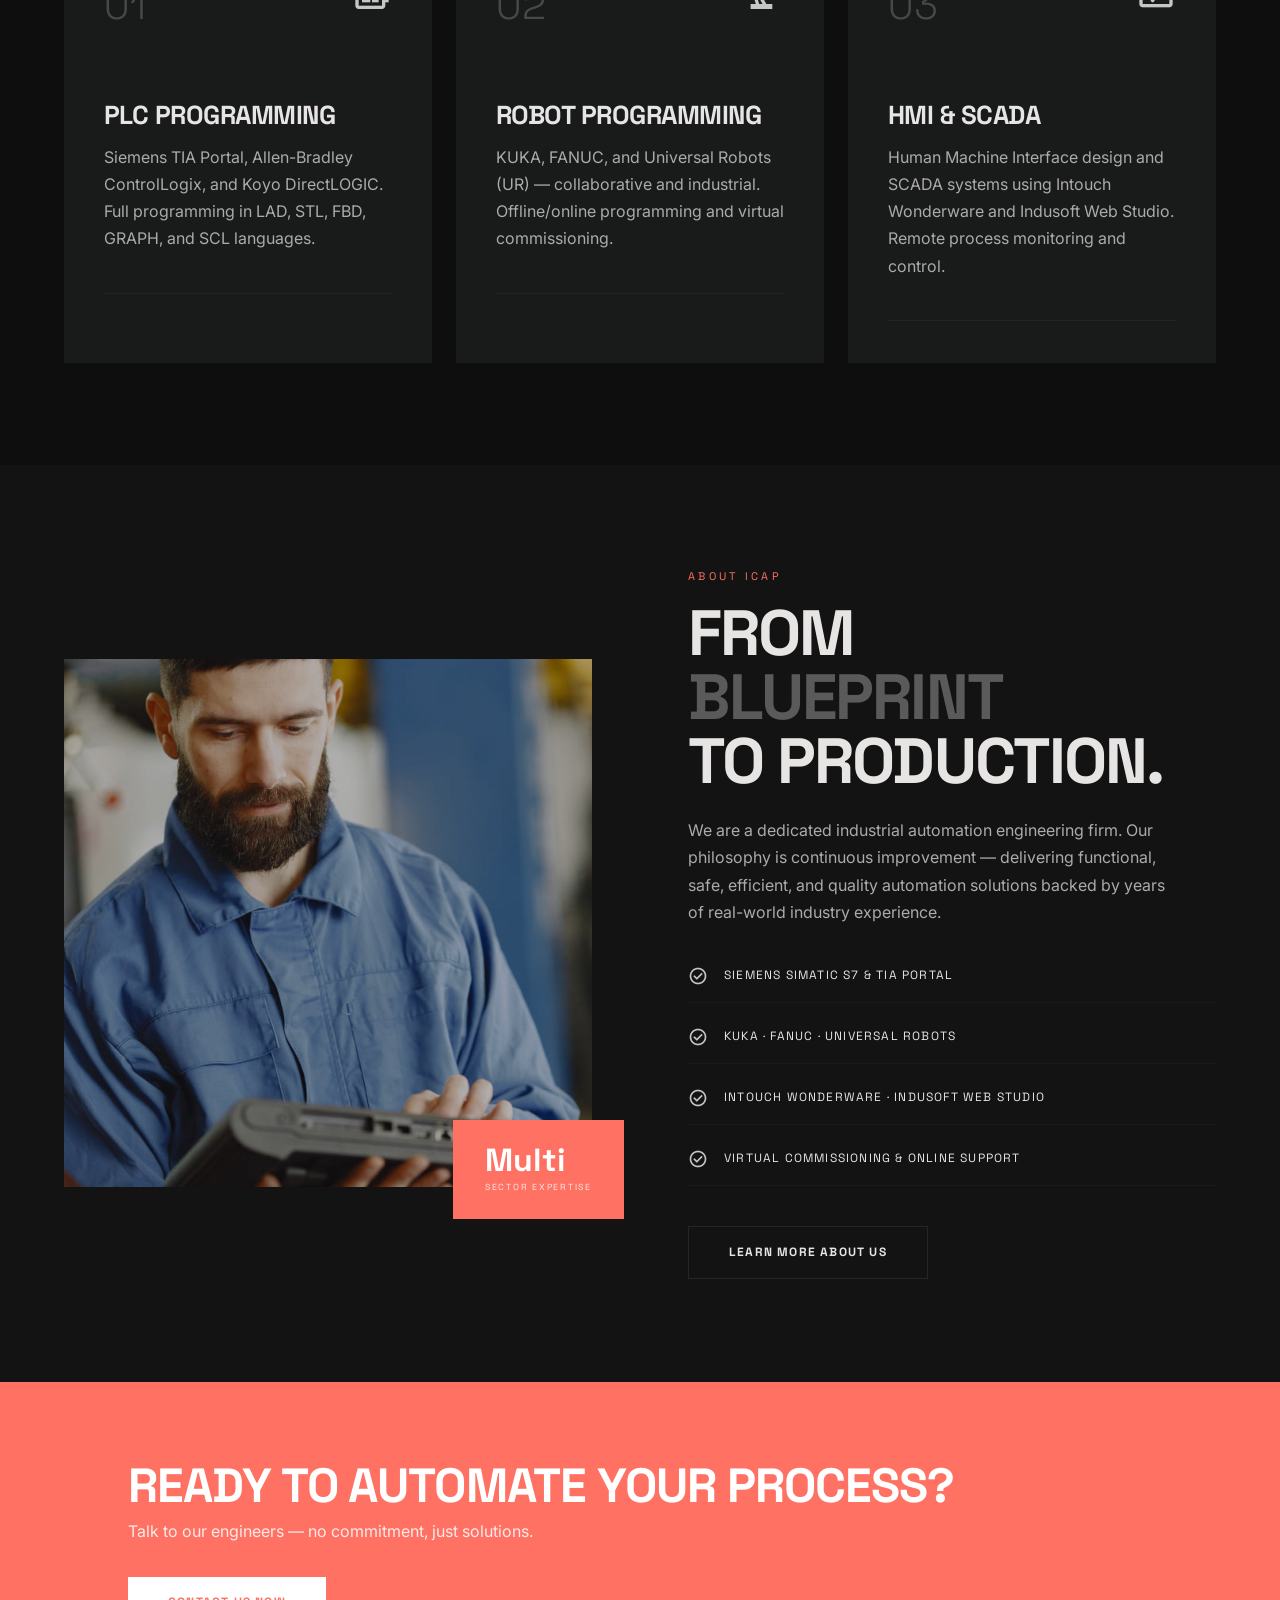
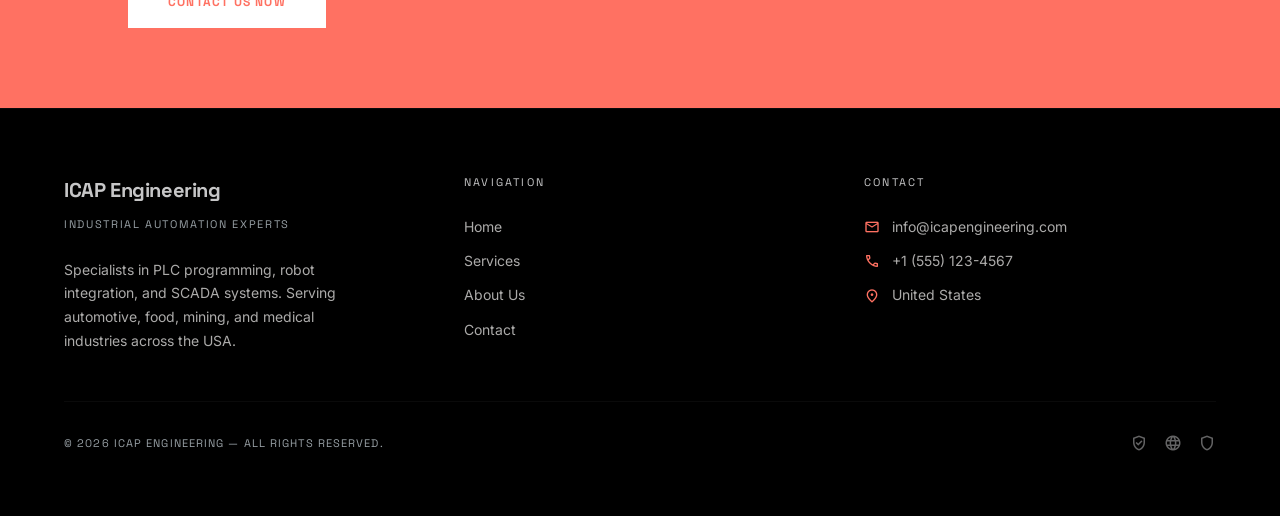
==== commit dcf5392c: "FEATURE: favicon agregado" ====
--- a/index.html
+++ b/index.html
@@ -28,8 +28,8 @@
   <meta name="twitter:description" content="Precision automation engineering: PLCs, robots, and SCADA systems." />
 
   <!-- Favicon -->
-  <link rel="icon" type="image/svg+xml" href="assets/icons/favicon.svg" />
-  <link rel="icon" type="image/png" href="assets/icons/favicon.png" />
+  <link rel="icon" type="image/svg+xml" href="assets/images/logo/logo-negro.svg" />
+  <link rel="icon" type="image/png" href="assets/images/logo/logo-negro.svg" />
 
   <!-- Styles -->
   <link rel="stylesheet" href="assets/css/main.css" />
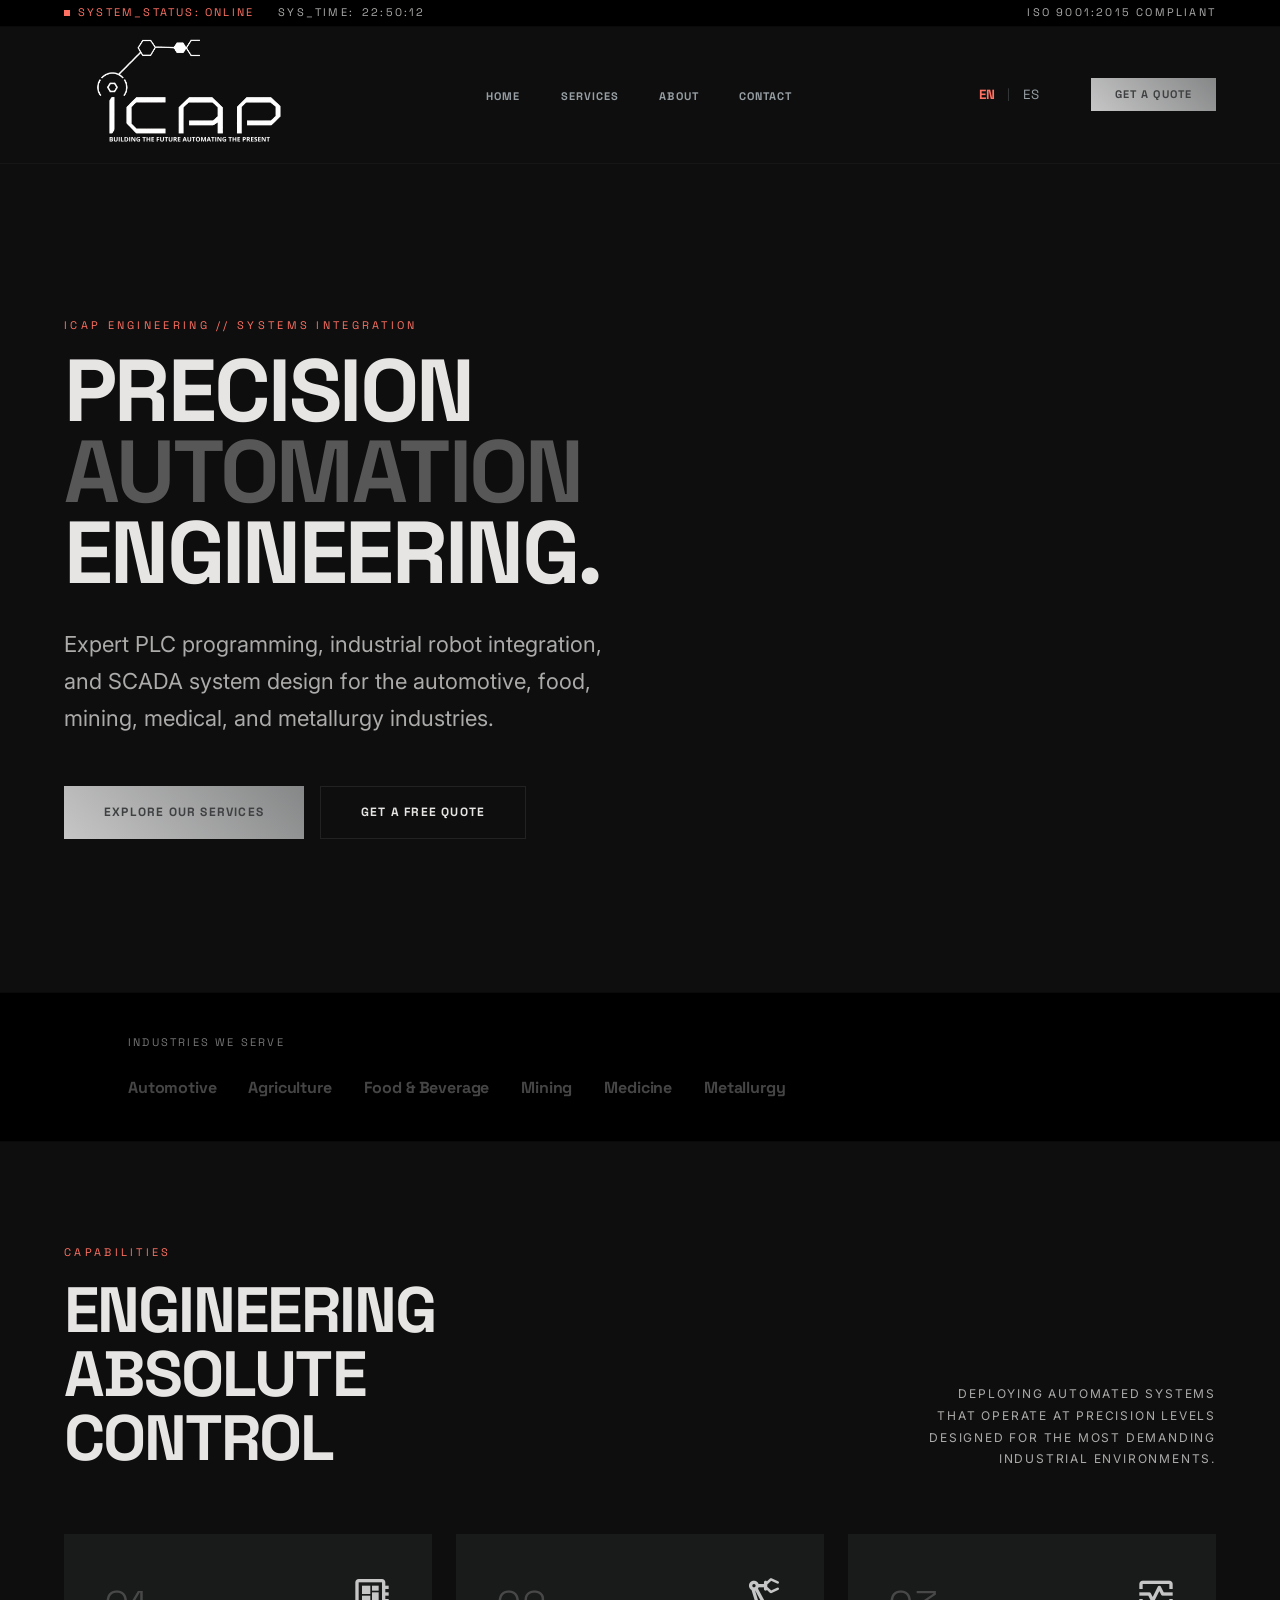
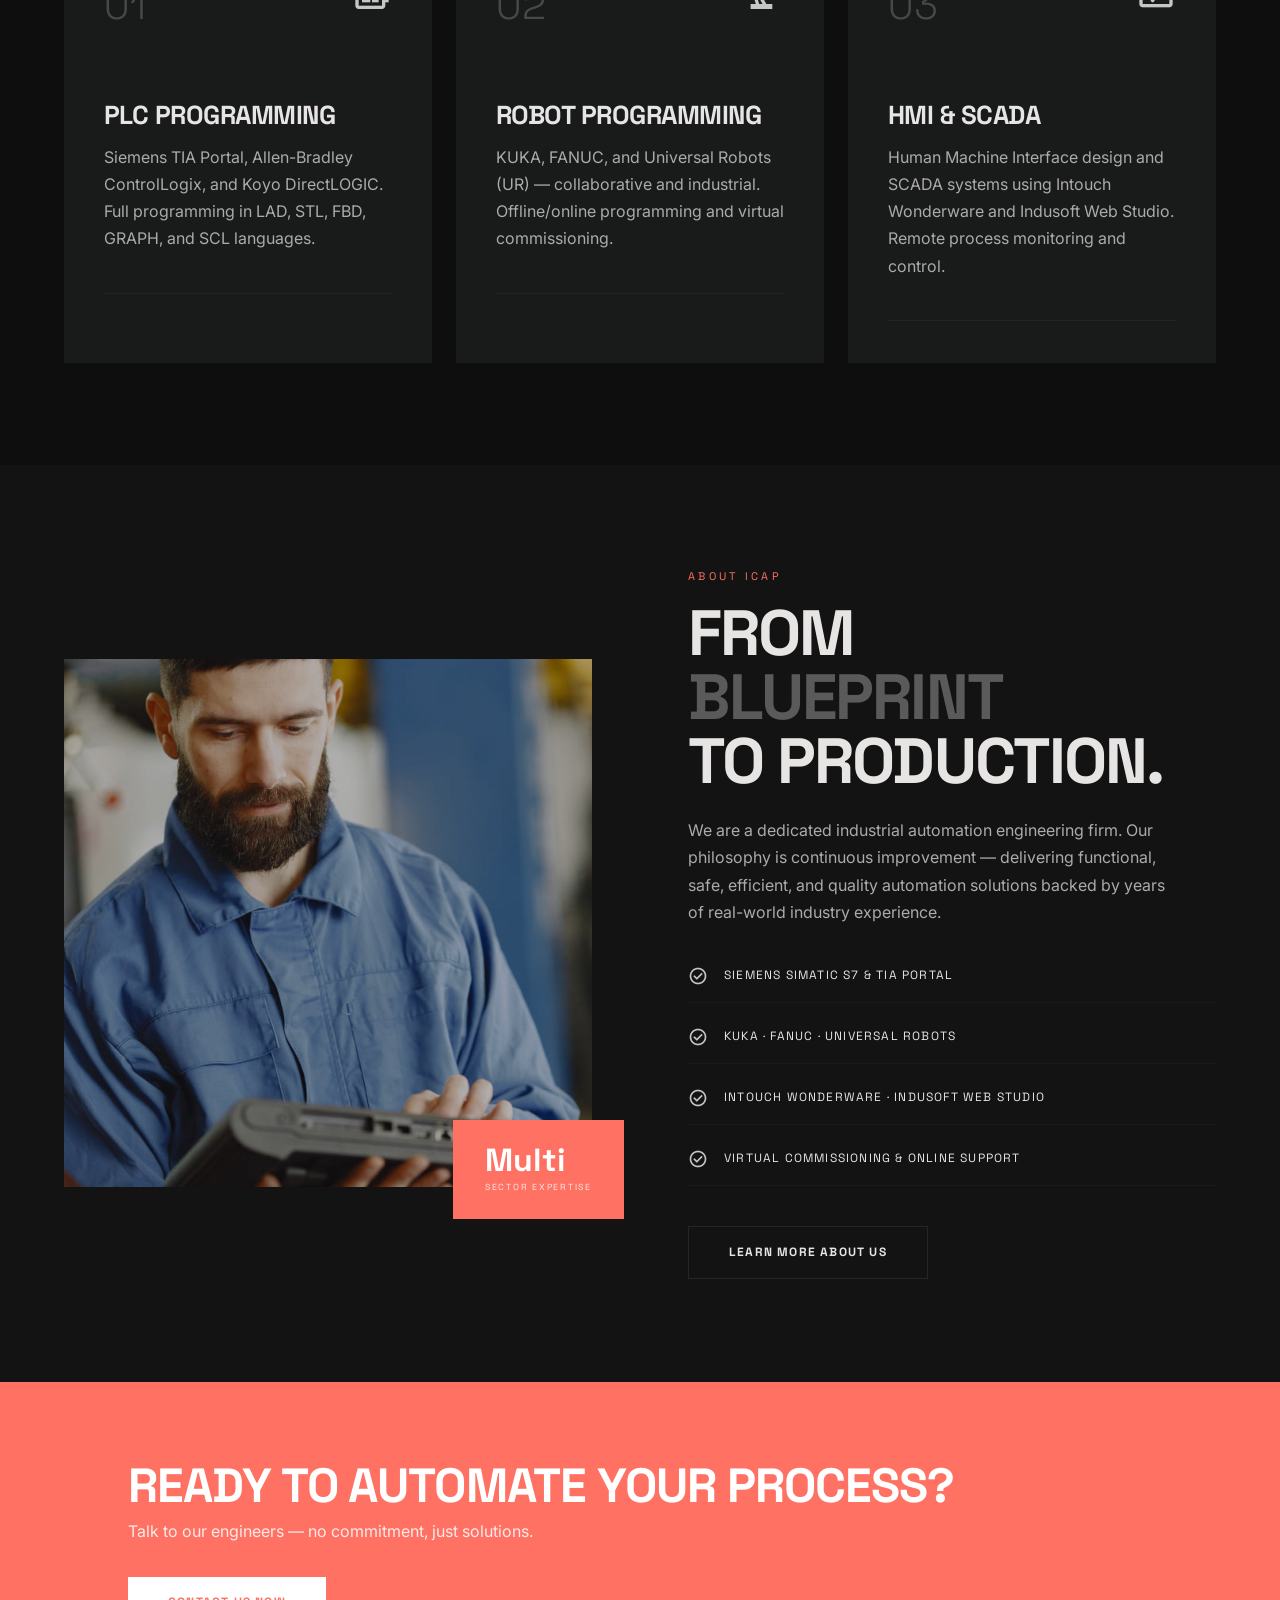
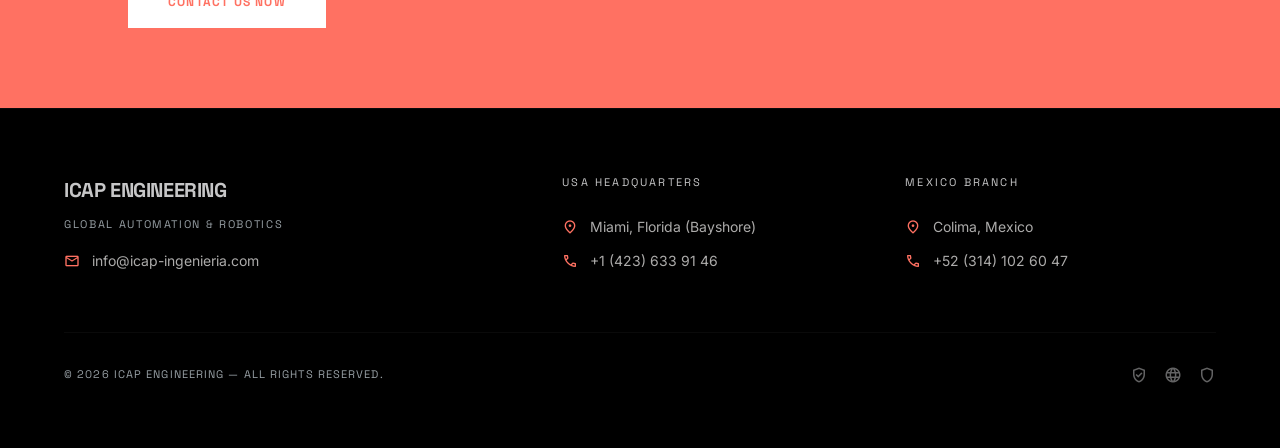
==== commit 3449dd30: "STYLE: Se agrego el estilo de ingles y español" ====
--- a/index.html
+++ b/index.html
@@ -14,6 +14,11 @@
   <meta name="author" content="ICAP Engineering" />
   <meta name="robots" content="index, follow" />
   <link rel="canonical" href="https://www.icapengineering.com/" />
+
+  <!-- International SEO (Hreflang) -->
+  <link rel="alternate" hreflang="en" href="https://www.icap-ingenieria.com/" />
+  <link rel="alternate" hreflang="es" href="https://www.icap-ingenieria.com/?lang=es" />
+  <link rel="alternate" hreflang="x-default" href="https://www.icap-ingenieria.com/" />
 
   <!-- Open Graph -->
   <meta property="og:type" content="website" />
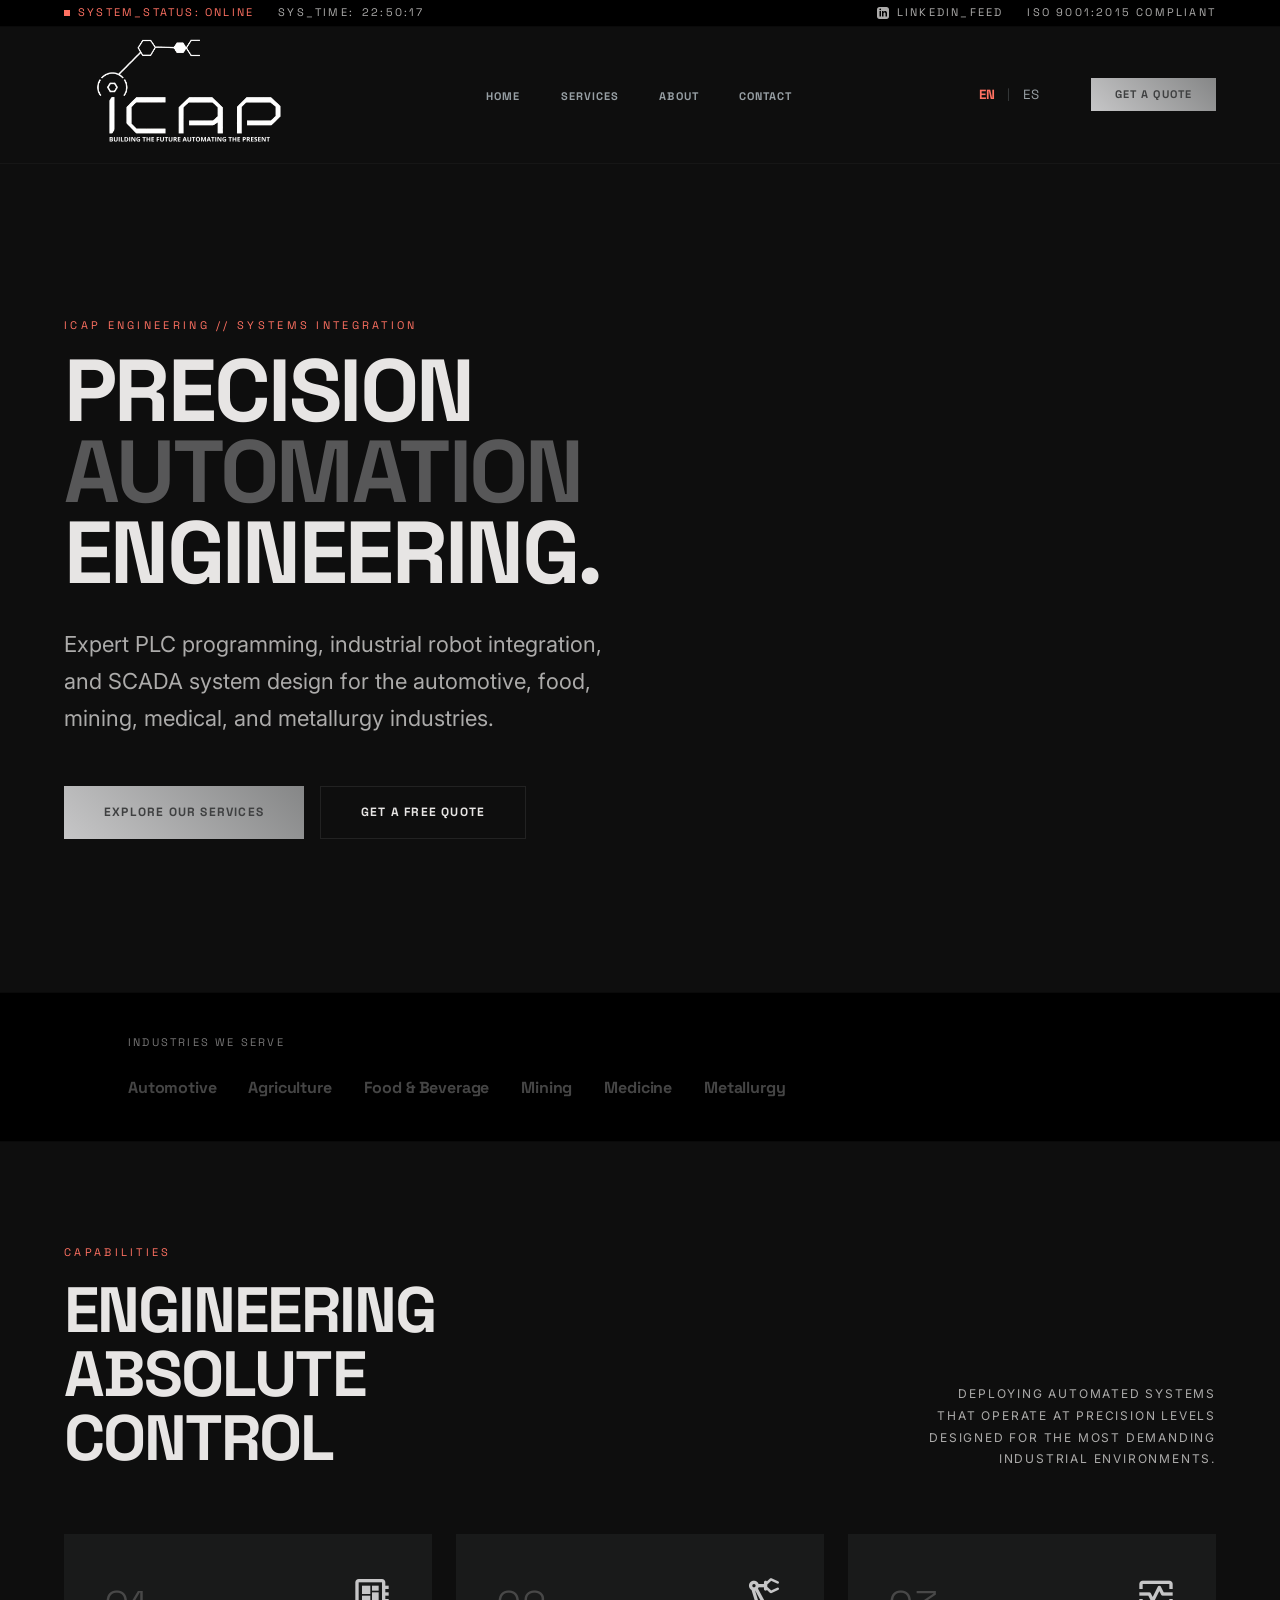
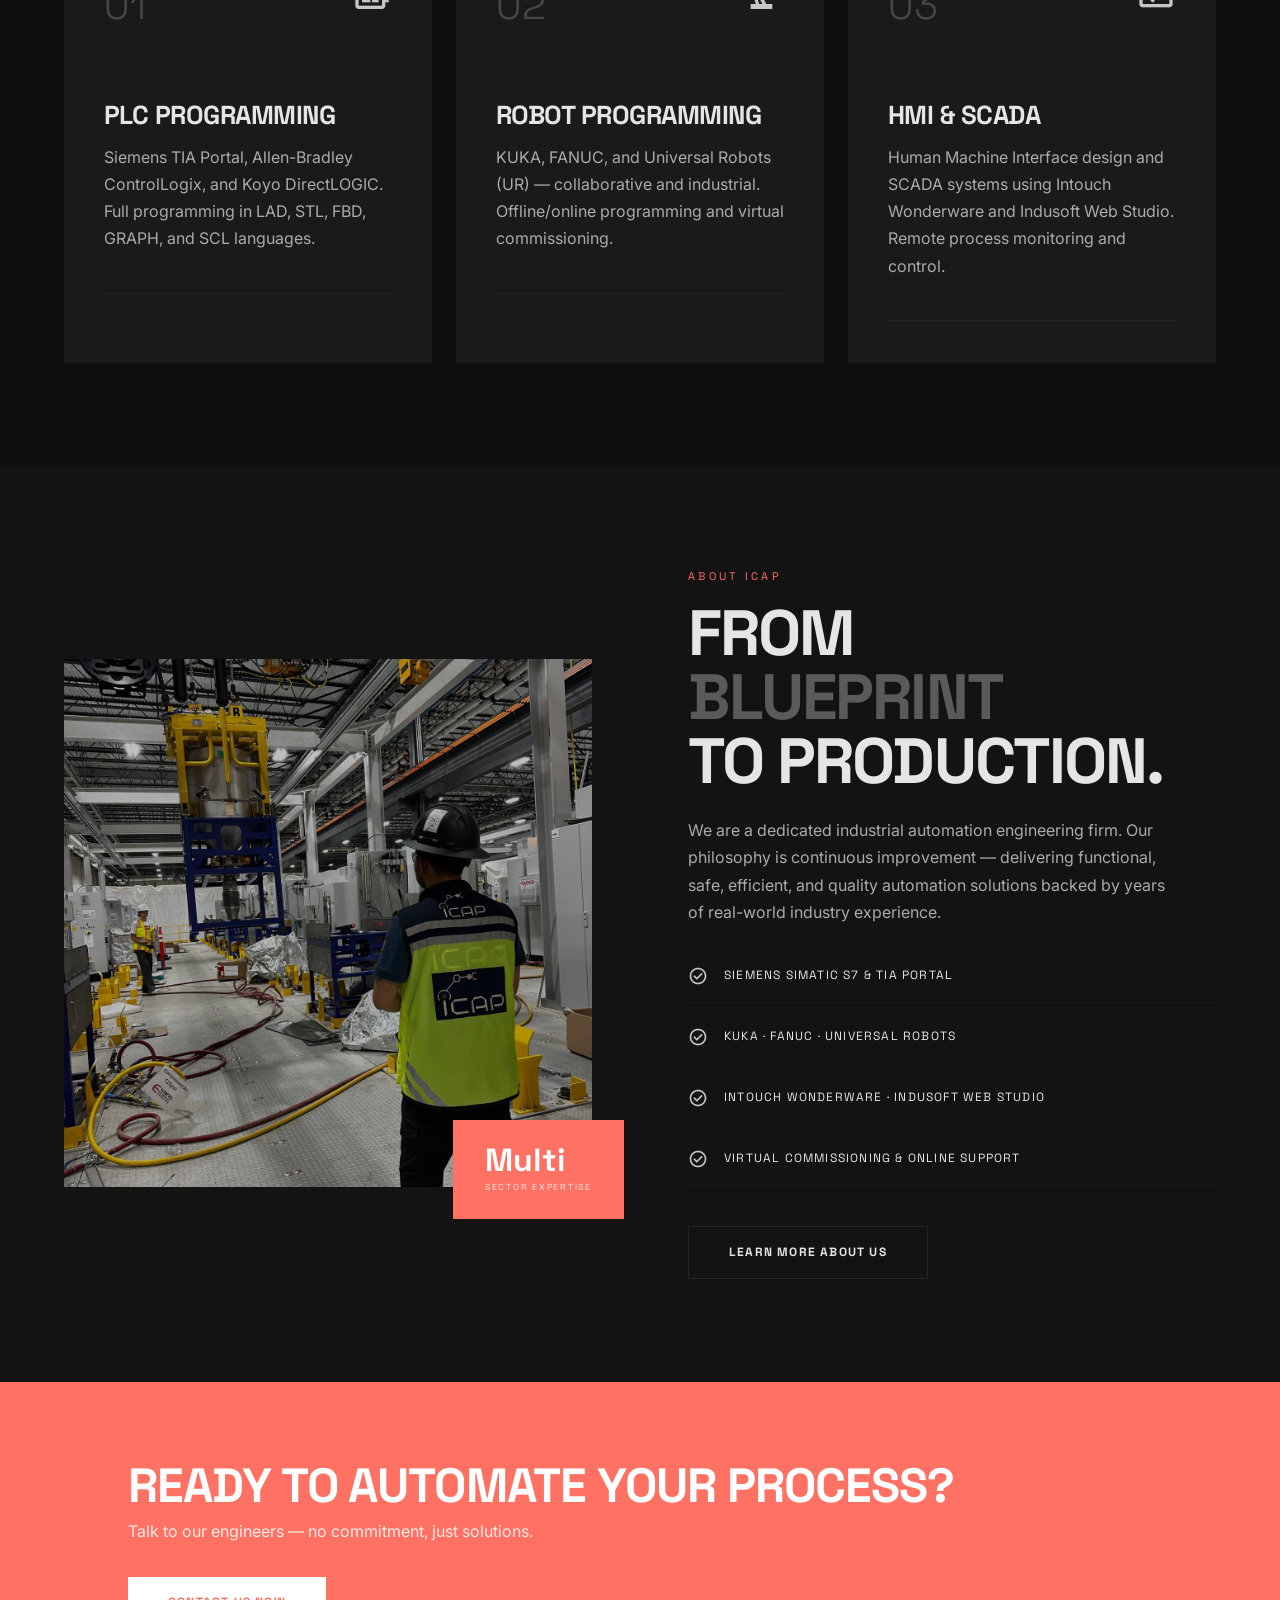
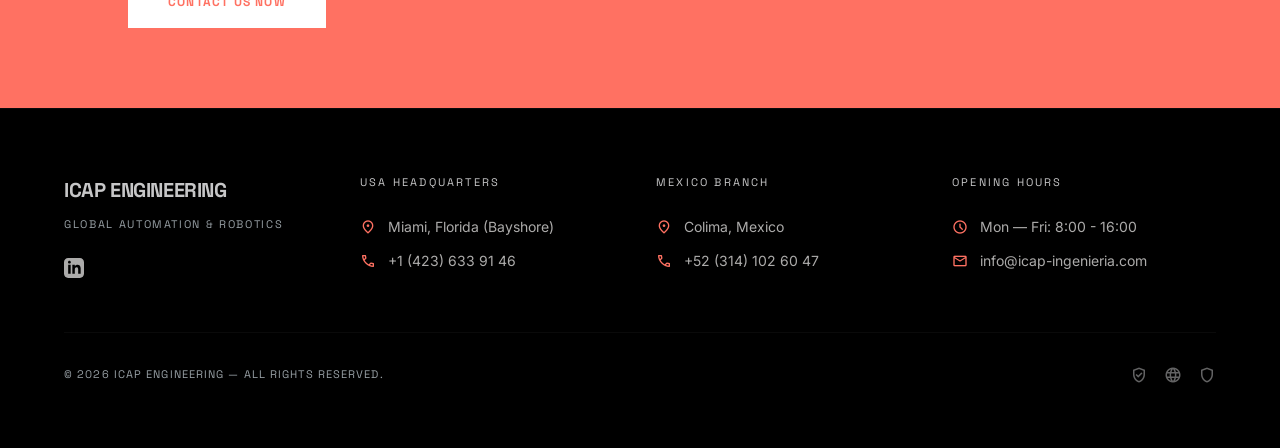
==== commit 4d4a88cb: "feat: implement PWA support with service worker, installation prompt, and LinkedIn social integratio" ====
--- a/index.html
+++ b/index.html
@@ -78,7 +78,17 @@
         SYS_TIME: <span id="telemetry-time">--:--:--</span>
       </span>
     </div>
-    <span class="telemetry-item">ISO 9001:2015 COMPLIANT</span>
+    <div class="telemetry-strip__group">
+      <a href="https://www.linkedin.com/company/icap-company/" target="_blank" rel="noopener noreferrer"
+        class="telemetry-item telemetry-link" aria-label="LinkedIn Profile">
+        <svg style="width:12px; height:12px; fill:currentColor;" viewBox="0 0 24 24">
+          <path
+            d="M19 0h-14c-2.761 0-5 2.239-5 5v14c0 2.761 2.239 5 5 5h14c2.761 0 5-2.239 5-5v-14c0-2.761-2.239-5-5-5zm-11 19h-3v-11h3v11zm-1.5-12.268c-.966 0-1.75-.79-1.75-1.764s.784-1.764 1.75-1.764 1.75.79 1.75 1.764-.783 1.764-1.75 1.764zm13.5 12.268h-3v-5.604c0-3.368-4-3.113-4 0v5.604h-3v-11h3v1.765c1.396-2.586 7-2.777 7 2.476v6.759z" />
+        </svg>
+        LINKEDIN_FEED
+      </a>
+      <span class="telemetry-item">ISO 9001:2015 COMPLIANT</span>
+    </div>
   </div>
 
   <!-- ═══ NAVBAR ═══ -->
@@ -204,7 +214,7 @@
 
       <div class="about-snapshot__image-wrap reveal">
         <!-- Replace with: assets/images/about/team-photo.jpg -->
-        <img src="assets/images/hero/inicio.jpg" alt="Engineer programming an industrial control panel"
+        <img src="assets/images/our-images/lampo-espaldas.jpeg" alt="ICAP engineer supervising industrial operations on-site"
           loading="lazy" />
         <div class="stat-chip about-snapshot__stat">
           <p class="stat-chip__value">Multi</p>
